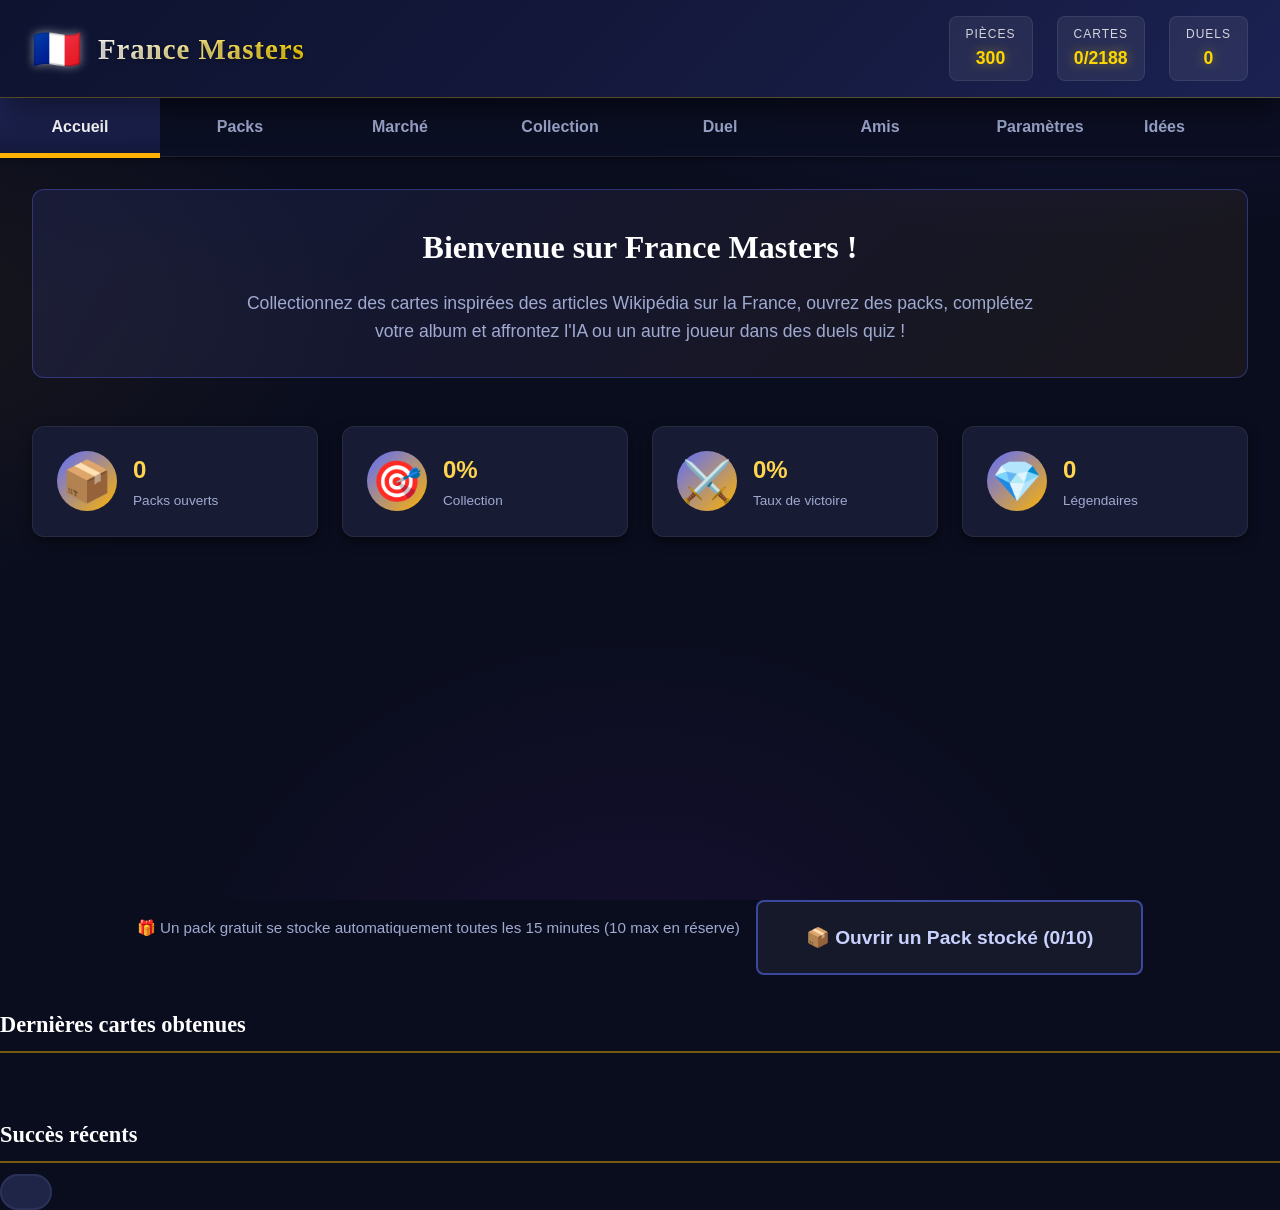
==== index.html @ f978c194 "Suppression de l'espace administrateur : section Outils Admin, bouton Administration et panneau admi" ====
<!DOCTYPE html>
<html lang="fr">
<head>
    <meta charset="UTF-8">
    <meta name="viewport" content="width=device-width, initial-scale=1.0">
    <title>France Masters - Le Jeu de Cartes Encyclopédique</title>
    <link rel="stylesheet" href="style.css">
    <link rel="stylesheet" href="style-dark.css">
</head>
<body>
    <div class="game-container">
        <!-- Header -->
        <header class="header">
            <div class="logo">
                <span class="logo-icon">🇫🇷</span>
                <h1>France Masters</h1>
            </div>
            <div class="player-stats">
                <div class="stat-item">
                    <span class="stat-label">Pièces</span>
                    <span class="stat-value" id="coins">300</span>
                </div>
                <div class="stat-item">
                    <span class="stat-label">Cartes</span>
                    <span class="stat-value" id="total-cards">0/2188</span>
                </div>
                <div class="stat-item">
                    <span class="stat-label">Duels</span>
                    <span class="stat-value" id="duels-won">0</span>
                </div>
            </div>
            <div class="user-info-container" id="user-info-container" style="display: none;" onclick="showProfileModal()">
                <span class="user-info">
                    <span class="user-icon">👤</span>
                    <span id="user-name">Utilisateur</span>
                </span>
            </div>
        </header>

        <!-- Navigation -->
        <nav class="nav-tabs">
            <button class="nav-tab active" data-tab="home">Accueil</button>
            <button class="nav-tab" data-tab="packs">Packs</button>
            <button class="nav-tab" data-tab="market">Marché</button>
            <button class="nav-tab" data-tab="collection">Collection</button>
            <button class="nav-tab" data-tab="duel">Duel</button>
            <button class="nav-tab" data-tab="friends">Amis</button>
            <button class="nav-tab" data-
tab="settings">Paramètres</button>
            <a href="idees.html" class="nav-tab" style="text-decoration: none;">Idées</a>
        </nav>

        <!-- Main Content -->
        <main class="main-content">
            <!-- Home Tab -->
            <section id="home" class="tab-content active">
                <div class="home-welcome">
                    <h2>Bienvenue sur France Masters !</h2>
                    <p>Collectionnez des cartes inspirées des articles Wikipédia sur la France, ouvrez des packs, 
                       complétez votre album et affrontez l'IA ou un autre joueur dans des duels quiz !</p>
                </div>
                
                <div class="home-stats-grid">
                    <div class="home-stat-card">
                        <div class="home-stat-icon">📦</div>
                        <div class="home-stat-info">
                            <span class="home-stat-value" id="packs-opened">0</span>
                            <span class="home-stat-label">Packs ouverts</span>
                        </div>
                    </div>
                    <div class="home-stat-card">
                        <div class="home-stat-icon">🎯</div>
                        <div class="home-stat-info">
                            <span class="home-stat-value" id="collection-percent">0%</span>
                            <span class="home-stat-label">Collection</span>
                        </div>
                    </div>
                    <div class="home-stat-card">
                        <div class="home-stat-icon">⚔️</div>
                        <div class="home-stat-info">
                            <span class="home-stat-value" id="win-rate">0%</span>
                            <span class="home-stat-label">Taux de victoire</span>
                        </div>
                    </div>
                    <div class="home-stat-card">
                        <div class="home-stat-icon">💎</div>
                        <d
iv class="home-stat-info">
                            <span class="home-stat-value" id="legendary-count">0</span>
                            <span class="home-stat-label">Légendaires</span>
                        </div>
                    </div>
                </div>

                <div class="home-actions">
                    <p class="pack-storage-info">🎁 Un pack gratuit se stocke automatiquement toutes les 15 minutes (10 max en réserve)</p>
                    <button class="btn btn-secondary btn-large open-stored-pack-btn" onclick="openStoredPack()">
                        <span>📦 Ouvrir un Pack stocké (<span class="stored-pack-count">0</span>/10)</span>
                    </button>
                </div>

                <div class="recent-cards">
                    <h3>Dernières cartes obtenues</h3>
                    <div class="recent-cards-grid" id="recent-cards"></div>
                </div>

                <div class="achievements-section">
                    <h3>Succès récents</h3>
                    <div class="achievements-grid" id="achievements"></div>
                </div>
            </section>

            <!-- Packs Tab -->
            <section id="packs" class="tab-content">
                <div class="packs-header">
                    <h2>Packs</h2>
                    <p>Chaque pack contient 5 cartes avec au moins 1 carte Rare ou mieux !</p>
                    <p>Un pack gratuit se stocke automatiquement toutes les 15 minutes (10 max en réserve) : ouvrez-les quand vous voulez !</p>
                </div>
                
                <div class="pack-preview">
                    <div class="pack-container" id="pack-container">
                        <div class="pack-closed claim-pack-btn" onclick="claimPack()" id="packs-claim-btn">
                            <div class="pack-closed-inner">
                                <span class="pack-closed-icon">🎁</span>
                                <span class="pack-closed-text
">Stockage automatique</span>
                                <span class="pack-closed-cost">Un pack gratuit · toutes les 15 min</span>
                            </div>
                        </div>
                        <div class="pack-closed open-stored-pack-btn" onclick="openStoredPack()" id="packs-open-stored-btn">
                            <div class="pack-closed-inner">
                                <span class="pack-closed-icon">📦</span>
                                <span class="pack-closed-text">Ouvrir un Pack stocké</span>
                                <span class="pack-closed-cost">Réserve : <span class="stored-pack-count">0</span>/10</span>
                            </div>
                        </div>
                    </div>
                    <p class="pack-storage-info">Packs non ouverts en réserve : <strong><span class="stored-pack-count">0</span>/10</strong></p>
                </div>

                <div class="pack-opening" id="pack-opening" style="display: none;">
                    <div class="pack-opening-cards" id="pack-opening-cards"></div>
                    <button class="btn btn-primary" onclick="finishPackOpening()" id="finish-pack-btn" style="display: none;">
                        Continuer
                    </button>
                </div>

                <div class="pack-stats">
                    <h3>Statistiques des packs</h3>
                    <div class="rarity-stats">
                        <div class="rarity-stat">
                            <span class="rarity-icon common">C</span>
                            <span class="rarity-count" id="common-count">0</span>
                        </div>
                        <div class="rarity-stat">
                            <span class="rarity-icon rare">R</span>
                            <span class="rarity-count" id="rare-count">0</span>
                        </div>
                        <div class="rarity-stat">
                            <
span class="rarity-icon super-rare">SR</span>
                            <span class="rarity-count" id="sr-count">0</span>
                        </div>
                        <div class="rarity-stat">
                            <span class="rarity-icon ultra-rare">UR</span>
                            <span class="rarity-count" id="ur-count">0</span>
                        </div>
                        <div class="rarity-stat">
                            <span class="rarity-icon legendary">L</span>
                            <span class="rarity-count" id="legendary-pack-count">0</span>
                        </div>
                    </div>
                </div>
            </section>

            <!-- Collection Tab -->
            <!-- Market Tab -->
            <section id="market" class="tab-content">
                <div class="market-header">
                    <h2>🏛️ Marché aux Enchères</h2>
                    <p>Achetez des cartes aux vendeurs IA et vendez vos doublons aux enchères !</p>
                    <div class="market-coins-bar">Vos pièces : <strong id="market-coins">0</strong> 🪙</div>
                </div>

                <div class="market-section">
                    <div class="market-section-head">
                        <h3>🛒 Cartes en vente</h3>
                        <button class="btn btn-secondary market-refresh-btn" onclick="refreshMarketOffers()">🔄 Renouveler les offres</button>
                    </div>
                    <div class="market-grid" id="market-offers-grid"></div>
                </div>

                <div class="market-section">
                    <h3>📦 Mes ventes en cours <span class="market-sales-count" id="market-sales-count">(0/3)</span></h3>
                    <div class="market-grid" id="market-my-sales"></div>
                </div>

                <div class="market-section">
                    <h3>♻️ Vendre mes doublons</h3>
                    <p class="market-hint">Mettez vos cartes en 
double (ou plus) aux enchères : les acheteurs IA enchérissent pendant 3 minutes en partant du prix de départ. Maximum 3 ventes simultanées.</p>
                    <div class="market-grid" id="market-duplicates-grid"></div>
                </div>
            </section>

            <section id="collection" class="tab-content">
                <div class="collection-header">
                    <h2>Ma Collection</h2>
                    <div class="collection-controls">
                        <div class="filter-group">
                            <label>Catégorie :</label>
                            <select id="category-filter" onchange="filterCollection()">
                                <option value="all">Toutes</option>
                                <option value="Histoire & Personnages">Histoire & Personnages</option>
                                <option value="Monuments & Lieux">Monuments & Lieux</option>
                                <option value="Gastronomie">Gastronomie</option>
                                <option value="Géographie & Régions">Géographie & Régions</option>
                                <option value="Sciences & Arts">Sciences & Arts</option>
                                <option value="Sport & Culture">Sport & Culture</option>
                            </select>
                        </div>
                        <div class="filter-group">
                            <label>Rareté :</label>
                            <select id="rarity-filter" onchange="filterCollection()">
                                <option value="all">Toutes</option>
                                <option value="C">Commune (C)</option>
                                <option value="R">Rare (R)</option>
                                <option value="SR">Super Rare (SR)</option>
                                <option value="UR">Ultra Rare (UR)</option>
                                <option value="L">Légendaire (L)</option>
                   
         </select>
                        </div>
                        <div class="sort-group">
                            <label>Trier par :</label>
                            <select id="sort-filter" onchange="filterCollection()">
                                <option value="id">ID</option>
                                <option value="name">Nom</option>
                                <option value="rarity">Rareté</option>
                                <option value="attack">Attaque</option>
                                <option value="defense">Défense</option>
                            </select>
                        </div>
                    </div>
                </div>

                <div class="wishlist-section" id="wishlist-section"></div>

                <div class="collection-progress">
                    <div class="progress-bar-container">
                        <div class="progress-bar" id="collection-progress-bar"></div>
                    </div>
                    <span class="progress-text" id="collection-progress-text">0/88 cartes (0%)</span>
                </div>

                <div class="collection-grid" id="collection-grid"></div>

                <div class="duplicates-section">
                    <h3>Doublons à échanger</h3>
                    <div class="duplicates-grid" id="duplicates-grid"></div>
                </div>
            </section>

            <!-- Duel Tab -->
            <section id="duel" class="tab-content">
                <div class="duel-header">
                    <h2>Duel Quiz</h2>
                    <p>Affrontez l'IA ou un autre joueur avec 3 cartes de votre collection !</p>
                </div>

                <div class="duel-setup" id="duel-setup">
                    <h3>Sélectionnez 3 cartes</h3>
                    <div class="mode-selector">
                        <button class="mode-btn active" data-mode="ai" onclick="setDuelMode('ai')">🤖 IA</button>
                        <b
utton class="mode-btn" data-mode="human" onclick="setDuelMode('human')">👤 Autre joueur</button>
                    </div>
                    <div class="duel-p2" id="duel-p2" style="display: none;">
                        <input type="text" id="duel-p2-name" placeholder="Pseudo du joueur 2" maxlength="20">
                        <p class="duel-p2-note">Duel amical sur le même appareil : les questions alternent entre vous deux, aucune pièce en jeu !</p>
                    </div>
                    <div class="difficulty-selector">
                        <button class="difficulty-btn" data-difficulty="easy" onclick="setDuelDifficulty('easy')">😊 Facile</button>
                        <button class="difficulty-btn active" data-difficulty="normal" onclick="setDuelDifficulty('normal')">⚔️ Normal</button>
                        <button class="difficulty-btn" data-difficulty="hard" onclick="setDuelDifficulty('hard')">💀 Difficile</button>
                    </div>
                    <div class="difficulty-desc" id="duel-difficulty-desc">Adversaire équilibré, 15s par question, récompenses x1.5</div>
                    <div class="duel-selection-grid" id="duel-selection-grid"></div>
                    <div class="duel-selected-cards" id="duel-selected-cards"></div>
                    <button class="btn btn-primary" onclick="startDuel()" id="start-duel-btn" disabled>
                        Commencer le Duel
                    </button>
                </div>

                <div class="duel-ongoing" id="duel-ongoing" style="display: none;">
                    <div class="duel-battlefield">
                        <div class="duel-opponent-section">
                            <h3 id="duel-opponent-label">🤖 IA</h3>
                            <div class="duel-opponent-cards" id="duel-opponent-cards"></div>
                            <div class="duel-opponent-active" id="duel-opponent-active"></div>
                        </div>
                        
      
                  <div class="duel-center">
                            <div class="duel-question" id="duel-question"></div>
                            <div class="duel-answers" id="duel-answers"></div>
                            <div class="duel-timer-wrap">
                                <span id="duel-timer-display">⏱️ 15s</span>
                                <div class="duel-timer-track"><div id="duel-timer-bar" style="width: 100%;"></div></div>
                            </div>
                            <div class="duel-log" id="duel-log"></div>
                        </div>
                        
                        <div class="duel-player-section">
                            <h3 id="duel-player-label">Vous</h3>
                            <div class="duel-player-cards" id="duel-player-cards"></div>
                            <div class="duel-player-active" id="duel-player-active"></div>
                        </div>
                    </div>
                    
                    <div class="duel-stats">
                        <div class="duel-stat">
                            <span class="duel-stat-label">Tour :</span>
                            <span class="duel-stat-value" id="duel-turn">1</span>
                        </div>
                        <div class="duel-stat">
                            <span class="duel-stat-label">Récompense :</span>
                            <span class="duel-stat-value" id="duel-reward">50-150 pièces</span>
                        </div>
                    </div>
                </div>

                <div class="duel-result" id="duel-result" style="display: none;">
                    <div class="duel-result-content" id="duel-result-content"></div>
                    <button class="btn btn-primary" onclick="returnToDuelSetup()">
                        Retour à la sélection
                    </button>
                </div>
            </section>

            <!-- Friends Tab -->
         
   <section id="friends" class="tab-content">
                <div class="friends-header">
                    <h2>🤝 Mes Amis</h2>
                    <p>Ajoutez des joueurs inscrits et défiez-les en duel sur le même appareil !</p>
                </div>
                <div class="friends-add" id="friends-add">
                    <input type="text" id="friend-input" placeholder="Pseudo de l'ami à ajouter" maxlength="20" onkeydown="if(event.key==='Enter')addFriend()">
                    <button class="btn btn-primary" onclick="addFriend()">➕ Ajouter</button>
                </div>
                <div class="friends-grid" id="friends-grid"></div>
            </section>

            <!-- Settings Tab -->
            <section id="settings" class="tab-content">
                <div class="settings-header">
                    <h2>Paramètres</h2>
                </div>

                <div class="settings-section">
                    <h3>Sauvegarde</h3>
                    <p>Votre progression est automatiquement sauvegardée dans votre navigateur.</p>
                    <button class="btn btn-danger" onclick="confirmReset()">
                        ⚠️ Réinitialiser toute la progression
                    </button>
                </div>

                <div class="settings-section">
                    <h3>Statistiques détaillées</h3>
                    <div class="detailed-stats">
                        <div class="detailed-stat">
                            <span class="detailed-stat-label">Pièces dépensées :</span>
                            <span class="detailed-stat-value" id="coins-spent">0</span>
                        </div>
                        <div class="detailed-stat">
                            <span class="detailed-stat-label">Pièces gagnées :</span>
                            <span class="detailed-stat-value" id="coins-earned">0</span>
                        </div>
                        <div class="detailed-stat">
                     
       <span class="detailed-stat-label">Duels joués :</span>
                            <span class="detailed-stat-value" id="duels-played">0</span>
                        </div>
                        <div class="detailed-stat">
                            <span class="detailed-stat-label">Duels gagnés :</span>
                            <span class="detailed-stat-value" id="duels-won-stat">0</span>
                        </div>
                        <div class="detailed-stat">
                            <span class="detailed-stat-label">Duels perdus :</span>
                            <span class="detailed-stat-value" id="duels-lost">0</span>
                        </div>
                        <div class="detailed-stat">
                            <span class="detailed-stat-label">Cartes uniques :</span>
                            <span class="detailed-stat-value" id="unique-cards">0</span>
                        </div>
                        <div class="detailed-stat">
                            <span class="detailed-stat-label">Doublons totaux :</span>
                            <span class="detailed-stat-value" id="total-duplicates">0</span>
                        </div>
                    </div>
                </div>

                <div class="settings-section">
                    <h3>À propos</h3>
                    <p>France Masters est un jeu de cartes à collectionner inspiré de WikiMasters et des articles Wikipédia sur la France.</p>
                    <p>Créé avec ❤️ en HTML/CSS/JS vanilla.</p>
                    <p>Toutes les cartes sont basées sur de vrais articles Wikipédia.</p>
                </div>
                
                            </section>
        </main>

        <!-- Toast Notifications -->
        <div class="toast-container" id="toast-container"></div>

        <!-- Modal for reset confirmation -->
        <div class="modal" id="reset-modal" style="display: none;">
            <div class="modal-content">
                <h3>⚠️ Réinitialiser la progression</h3>
                <p>Êtes-vous sûr de vouloir réinitialiser toute votre progression ?</p>
                <p>Cela supprimera :</p>
                <ul>
                    <li>Votre collection de cartes</li>
                    <li>Vos pièces</li>
                    <li>Vos statistiques de duel</li>
                    <li>Vos succès</li>
                </ul>
                <p>Cette action est irréversible !</p>
                <div class="modal-buttons">
                    <button class="btn btn-secondary" onclick="closeResetModal()">Annuler</button>
                    <button class="btn btn-danger" onclick="resetGame()">Réinitialiser</button>
                </div>
            </div>
        </div>

        <!-- Modal for pack opening -->
        <div class="modal" id="pack-modal" style="display: none;">
            <div class="modal-content pack-modal-content">
                <div class="modal-close" onclick="closePackModal()">&times;</div>
                <h2>Ouverture de Pack</h2>
                <div class="pack-announcement" id="pack-announcement"></div>
                <div class="modal-pack-container" id="modal-pack-container"></div>
                <button class="btn btn-primary" onclick="closePackModal()" id="modal-continue-btn" style="display: none;">
                    Continuer
                </button>
            </div>
        </div>
    </div>

    <!-- Login/Register Modal -->
    <div class="modal" id="auth-modal" style="display: none;">
        <div class="modal-content auth-modal-content">
            <div
 class="modal-close" onclick="closeAuthModal()">&times;</div>
            <div class="auth-tabs">
                <button class="auth-tab active" onclick="showLoginTab()">Connexion</button>
                <button class="auth-tab" onclick="showRegisterTab()">Inscription</button>
            </div>
            
            <div id="login-tab" class="auth-tab-content active">
                <h2>🔑 Connexion</h2>
                <form id="login-form" onsubmit="login(event)">
                    <div class="auth-form-group">
                        <label for="login-username">Pseudo</label>
                        <input type="text" id="login-username" required placeholder="Votre pseudo">
                    </div>
                    <div class="auth-form-group">
                        <label for="login-password">Mot de passe</label>
                        <input type="password" id="login-password" required placeholder="Votre mot de passe">
                    </div>
                    <button type="submit" class="btn btn-primary">Se connecter</button>
                </form>
                <p class="auth-error" id="login-error"></p>
            </div>
            
            <div id="register-tab" class="auth-tab-content">
                <h2>👤 Inscription</h2>
                <form id="register-form" onsubmit="register(event)">
                    <div class="auth-form-group">
                        <label for="register-username">Pseudo *</label>
                        <input type="text" id="register-username" required placeholder="Choisissez un pseudo" minlength="3" maxlength="20">
                    </div>
                    <div class="auth-form-group">
                        <label for="register-password">Mot de passe *</label>
                        <input type="password" id="register-password" required placeholder="Choisissez un mot de passe" minlength="6">
                    </div>
                    <div class="auth-form-group">
                 
       <label for="register-confirm">Confirmer mot de passe *</label>
                        <input type="password" id="register-confirm" required placeholder="Confirmez le mot de passe">
                    </div>
                    <button type="submit" class="btn btn-primary">S'inscrire</button>
                </form>
                <p class="auth-error" id="register-error"></p>
            </div>
        </div>
    </div>

    <!-- User Profile Modal -->
    <div class="modal" id="profile-modal" style="display: none;">
        <div class="modal-content profile-modal-content">
            <div class="modal-close" onclick="closeProfileModal()">&times;</div>
            <h2>👤 Mon Profil</h2>
            <div class="profile-info">
                <div class="profile-stat">
                    <span class="profile-label">Pseudo :</span>
                    <span class="profile-value" id="profile-username"></span>
                </div>
                <div class="profile-stat">
                    <span class="profile-label">Packs stockés (non ouverts) :</span>
                    <span class="profile-value" id="profile-packs">0/10</span>
                </div>
                <div class="profile-stat">
                    <span class="profile-label">Prochain pack :</span>
                    <span class="profile-value" id="profile-timer">Prêt</span>
                </div>
                <div class="profile-stat">
                    <span class="profile-label">Rôle :</span>
                    <span class="profile-value" id="profile-role">🎮 Joueur</span>
                </div>
            </div>
            <button class="btn btn-secondary" onclick="logout()">Déconnexion</button>
        </div>
    </div>

    
    <!-- Friend Duel Modal -->
    <div class="modal" id="friend-duel-modal" style="display: none;">
        <div class="modal-content friend-duel-modal-content">
            <div class="modal-close" onclick="closeFriendDuel()">&times;</div>
            <div id="friend-duel-content"></div>
        </div>
    </div>

    <script src="data.js"></script>
    <script src="data-ext3.js"></script>
    <script src="data-desc.js"></script>
    <script src="custom.js"></script>
    <script src="auth.js"></script>
    <script src="game.js"></script>
    <script src="market.js"></script>
    <script src="friends.js"></script>
</body>
</html>
---- style.css ----
/* France Masters - Styles CSS */
/* Jeu de cartes à collectionner inspiré de WikiMasters */

/* ========== RESET & BASE ========== */
* {
    margin: 0;
    padding: 0;
    box-sizing: border-box;
}

:root {
    /* Couleurs principales */
    --primary: #1a237e;
    --primary-light: #303f9f;
    --primary-dark: #0d1b60;
    --secondary: #ff6f00;
    --secondary-light: #ff8f00;
    --secondary-dark: #e65100;
    --background: #f5f5f5;
    --surface: #ffffff;
    --text-primary: #212121;
    --text-secondary: #757575;
    --text-light: #ffffff;
    --text-dark: #000000;
    
    /* Couleurs par rareté */
    --rare-common: #808080;
    --rare-common-bg: #f0f0f0;
    --rare-rare: #4169E1;
    --rare-rare-bg: #e6f0ff;
    --rare-sr: #8A2BE2;
    --rare-sr-bg: #f0e6ff;
    --rare-ur: #FFD700;
    --rare-ur-bg: #fff8e6;
    --rare-legendary: linear-gradient(135deg, #ff69b4, #ffd700, #4169e1, #8a2be2, #00ff7f);
    
    /* Couleurs par catégorie */
    --category-histoire: linear-gradient(135deg, #8b4513, #d2691e);
    --category-monuments: linear-gradient(135deg, #4682b4, #5f9ea0);
    --category-gastronomie: linear-gradient(135deg, #ff6347, #ffa500);
    --category-geographie: linear-gradient(135deg, #228b22, #32cd32);
    --category-sciences: linear-gradient(135deg, #483d8b, #9370db);
    --category-sport: linear-gradient(135deg, #dc143c, #ff6347);
    
    /* Espacements */
    --spacing-xs: 4px;
    --spacing-sm: 8px;
    --spacing-md: 16px;
    --spacing-lg: 24px;
    --spacing-xl: 32px;
    --spacing-2xl: 48px;
    
    /* Bordures */
    --radius-sm: 4px;
    --radius-md: 8px;
    --radius-lg: 12px;
    --radius-xl: 16px;
    --radius-circle: 50%;
    
    /* Ombre */
    --shadow-sm: 0 2px 4px rgba(0, 0, 0, 0.1);
    --shadow-md: 0 4px 8px rgba(0, 0, 0, 0.15);
    --shadow-lg: 0 8px 16px rgba(0, 0, 0, 0.2);
    --shadow-xl: 0 12px 24px rgba(0, 0, 0, 0.25);
    
    /* Transitions */
    --transition-fast: 0.15s ease;
    --transition-normal: 0.3s ease;
    --transition-slow: 0.5s ease;
    
    /* Taille des cartes */
    --card-width: 180px;
    --card-height: 260px;
    --card-width-sm: 140px;
    --card-height-sm: 200px;
    --card-width-xs: 100px;
    --card-height-xs: 140px;
    
    /* Font */
    --font-family: 'Segoe UI', Tahoma, Geneva, Verdana, sans-serif;
    --font-title: 'Georgia', 'Times New Roman', serif;
}

/* ========== FONT & TYPOGRAPHY ========== */
@font-face {
    font-family: 'FranceMasters';
    src: local('Segoe UI'), local('Tahoma'), local('Geneva'), sans-serif;
}

html {
    font-size: 16px;
    scroll-behavior: smooth;
}

body {
    font-family: var(--font-family);
    background: var(--background);
    color: var(--text-primary);
    line-height: 1.6;
    min-height: 100vh;
    overflow-x: hidden;
}

/* ========== GLOBAL CONTAINER ========== */
.game-container {
    max-width: 1400px;
    margin: 0 auto;
    min-height: 100vh;
    display: flex;
    flex-direction: column;
    background: linear-gradient(135deg, #f8f9fa 0%, #e9ecef 100%);
}

/* ========== HEADER ========== */
.header {
    background: linear-gradient(135deg, var(--primary-dark) 0%, var(--primary) 50%, var(--primary-light) 100%);
    color: var(--text-light);
    padding: var(--spacing-md) var(--spacing-xl);
    display: flex;
    justify-content: space-between;
    align-items: center;
    box-shadow: var(--shadow-md);
    position: sticky;
    top: 0;
    z-index: 100;
}

.logo {
    display: flex;
    align-items: center;
    gap: var(--spacing-md);
}

.logo-icon {
    font-size: 2.5rem;
    text-shadow: 0 0 10px rgba(255, 255, 255, 0.5);
    animation: pulse 2s infinite;
}

@keyframes pulse {
    0%, 100% { transform: scale(1); }
    50% { transform: scale(1.05); }
}

.logo h1 {
    font-family: var(--font-title);
    font-size: 1.8rem;
    font-weight: 700;
    letter-spacing: 1px;
    text-shadow: 0 2px 4px rgba(0, 0, 0, 0.3);
}

.player-stats {
    display: flex;
    gap: var(--spacing-lg);
}

.stat-item {
    display: flex;
    flex-direction: column;
    align-items: center;
    padding: var(--spacing-sm) var(--spacing-md);
    background: rgba(255, 255, 255, 0.1);
    border-radius: var(--radius-md);
    backdrop-filter: blur(5px);
}

.stat-label {
    font-size: 0.75rem;
    opacity: 0.8;
    text-transform: uppercase;
    letter-spacing: 1px;
}

.stat-value {
    font-size: 1.1rem;
    font-weight: 700;
    color: #ffd700;
    text-shadow: 0 0 5px rgba(255, 215, 0, 0.5);
}

/* ========== NAVIGATION TABS ========== */
.nav-tabs {
    display: flex;
    background: var(--surface);
    border-bottom: 2px solid var(--primary);
    box-shadow: var(--shadow-sm);
    z-index: 90;
}

.nav-tab {
    flex: 1;
    padding: var(--spacing-md) var(--spacing-lg);
    background: transparent;
    border: none;
    cursor: pointer;
    font-size: 1rem;
    font-weight: 600;
    color: var(--text-secondary);
    transition: all var(--transition-normal);
    position: relative;
}

.nav-tab:hover {
    background: var(--rare-rare-bg);
    color: var(--rare-rare);
}

.nav-tab.active {
    background: var(--primary);
    color: var(--text-light);
    box-shadow: inset 0 -3px 0 var(--secondary);
}

.nav-tab.active::after {
    content: '';
    position: absolute;
    bottom: -2px;
    left: 0;
    right: 0;
    height: 3px;
    background: var(--secondary);
}

/* ========== MAIN CONTENT ========== */
.main-content {
    flex: 1;
    padding: var(--spacing-xl);
}

.tab-content {
    display: none;
    animation: fadeIn 0.3s ease;
}

.tab-content.active {
    display: block;
}

@keyframes fadeIn {
    from { opacity: 0; transform: translateY(10px); }
    to { opacity: 1; transform: translateY(0); }
}

/* ========== HOME TAB ========== */
.home-welcome {
    text-align: center;
    margin-bottom: var(--spacing-2xl);
    padding: var(--spacing-xl);
    background: linear-gradient(135deg, rgba(26, 35, 126, 0.1) 0%, rgba(48, 63, 159, 0.1) 100%);
    border-radius: var(--radius-lg);
    border: 2px solid var(--primary);
}

.home-welcome h2 {
    font-family: var(--font-title);
    font-size: 2rem;
    color: var(--primary-dark);
    margin-bottom: var(--spacing-md);
}

.home-welcome p {
    font-size: 1.1rem;
    color: var(--text-secondary);
    max-width: 800px;
    margin: 0 auto;
}

.home-stats-grid {
    display: grid;
    grid-template-columns: repeat(auto-fit, minmax(200px, 1fr));
    gap: var(--spacing-lg);
    margin-bottom: var(--spacing-xl);
}

.home-stat-card {
    background: var(--surface);
    border-radius: var(--radius-lg);
    padding: var(--spacing-lg);
    box-shadow: var(--shadow-md);
    display: flex;
    align-items: center;
    gap: var(--spacing-md);
    transition: transform var(--transition-normal);
}

.home-stat-card:hover {
    transform: translateY(-5px);
    box-shadow: var(--shadow-lg);
}

.home-stat-icon {
    font-size: 2.5rem;
    width: 60px;
    height: 60px;
    display: flex;
    align-items: center;
    justify-content: center;
    border-radius: var(--radius-circle);
    background: linear-gradient(135deg, var(--primary) 0%, var(--secondary) 100%);
    color: var(--text-light);
}

.home-stat-info {
    display: flex;
    flex-direction: column;
}

.home-stat-value {
    font-size: 1.5rem;
    font-weight: 700;
    color: var(--primary);
}

.home-stat-label {
    font-size: 0.85rem;
    color: var(--text-secondary);
}

.home-actions {
    text-align: center;
    margin-bottom: var(--spacing-xl);
}

.recent-cards {
    margin-bottom: var(--spacing-xl);
}

.recent-cards h3,
.achievements-section h3 {
    font-family: var(--font-title);
    font-size: 1.4rem;
    color: var(--primary-dark);
    margin-bottom: var(--spacing-md);
    padding-bottom: var(--spacing-sm);
    border-bottom: 2px solid var(--primary);
}

.recent-cards-grid {
    display: flex;
    gap: var(--spacing-md);
    overflow-x: auto;
    padding: var(--spacing-sm) 0;
    scrollbar-width: thin;
    scrollbar-color: var(--primary) var(--surface);
}

.recent-cards-grid::-webkit-scrollbar {
    height: 8px;
}

.recent-cards-grid::-webkit-scrollbar-track {
    background: var(--surface);
    border-radius: var(--radius-sm);
}

.recent-cards-grid::-webkit-scrollbar-thumb {
    background: var(--primary);
    border-radius: var(--radius-sm);
}

.achievements-grid {
    display: grid;
    grid-template-columns: repeat(auto-fill, minmax(250px, 1fr));
    gap: var(--spacing-md);
}

.achievement-card {
    background: var(--surface);
    border-radius: var(--radius-md);
    padding: var(--spacing-md);
    box-shadow: var(--shadow-sm);
    border-left: 4px solid var(--primary);
    transition: all var(--transition-normal);
}

.achievement-card:hover {
    box-shadow: var(--shadow-md);
    transform: translateX(5px);
}

.achievement-card.completed {
    border-left-color: var(--secondary);
    background: linear-gradient(135deg, rgba(255, 111, 0, 0.1) 0%, rgba(255, 111, 0, 0.05) 100%);
}

.achievement-card h4 {
    font-size: 1rem;
    color: var(--primary-dark);
    margin-bottom: var(--spacing-xs);
}

.achievement-card p {
    font-size: 0.85rem;
    color: var(--text-secondary);
}

/* ========== BUTTONS ========== */
.btn {
    display: inline-flex;
    align-items: center;
    justify-content: center;
    gap: var(--spacing-sm);
    padding: var(--spacing-md) var(--spacing-xl);
    border: none;
    border-radius: var(--radius-md);
    font-size: 1rem;
    font-weight: 600;
    cursor: pointer;
    transition: all var(--transition-normal);
    text-decoration: none;
}

.btn-primary {
    background: linear-gradient(135deg, var(--primary) 0%, var(--primary-dark) 100%);
    color: var(--text-light);
    box-shadow: 0 4px 6px rgba(26, 35, 126, 0.3);
}

.btn-primary:hover {
    background: linear-gradient(135deg, var(--primary-light) 0%, var(--primary) 100%);
    transform: translateY(-2px);
    box-shadow: 0 6px 12px rgba(26, 35, 126, 0.4);
}

.btn-primary:active {
    transform: translateY(0);
}

.btn-primary:disabled {
    background: var(--rare-common-bg);
    color: var(--rare-common);
    cursor: not-allowed;
    box-shadow: none;
    transform: none;
}

.btn-secondary {
    background: var(--surface);
    color: var(--primary);
    border: 2px solid var(--primary);
}

.btn-secondary:hover {
    background: var(--primary);
    color: var(--text-light);
}

.btn-danger {
    background: linear-gradient(135deg, #d32f2f 0%, #b71c1c 100%);
    color: var(--text-light);
    box-shadow: 0 4px 6px rgba(211, 47, 47, 0.3);
}

.btn-danger:hover {
    background: linear-gradient(135deg, #e53935 0%, #d32f2f 100%);
    transform: translateY(-2px);
    box-shadow: 0 6px 12px rgba(211, 47, 47, 0.4);
}

.btn-large {
    padding: var(--spacing-lg) var(--spacing-2xl);
    font-size: 1.2rem;
}

/* ========== PACKS TAB ========== */
.packs-header {
    text-align: center;
    margin-bottom: var(--spacing-xl);
}

.packs-header h2 {
    font-family: var(--font-title);
    font-size: 2rem;
    color: var(--primary-dark);
    margin-bottom: var(--spacing-sm);
}

.packs-header p {
    color: var(--text-secondary);
}

.pack-preview {
    display: flex;
    justify-content: center;
    margin-bottom: var(--spacing-xl);
}

.pack-container {
    perspective: 1000px;
    width: var(--card-width);
    height: var(--card-height);
}

.pack-closed {
    width: 100%;
    height: 100%;
    background: linear-gradient(135deg, #4a148c 0%, #7b1fa2 50%, #e040fb 100%);
    border-radius: var(--radius-lg);
    box-shadow: var(--shadow-xl);
    cursor: pointer;
    transition: all var(--transition-normal);
    display: flex;
    align-items: center;
    justify-content: center;
    border: 3px solid #ffd700;
    position: relative;
    overflow: hidden;
}

.pack-closed:hover {
    transform: scale(1.05);
    box-shadow: 0 15px 30px rgba(0, 0, 0, 0.3);
}

.pack-closed::before {
    content: '';
    position: absolute;
    top: 0;
    left: 0;
    right: 0;
    bottom: 0;
    background: linear-gradient(45deg, rgba(255, 255, 255, 0.2) 0%, transparent 50%);
    pointer-events: none;
}

.pack-closed-inner {
    display: flex;
    flex-direction: column;
    align-items: center;
    gap: var(--spacing-sm);
    color: var(--text-light);
    text-align: center;
    z-index: 1;
}

.pack-closed-icon {
    font-size: 3rem;
}

.pack-closed-text {
    font-size: 1.2rem;
    font-weight: 700;
}

.pack-closed-cost {
    font-size: 0.9rem;
    opacity: 0.9;
}

.pack-opening {
    display: flex;
    flex-direction: column;
    align-items: center;
    gap: var(--spacing-lg);
}

.pack-opening-cards {
    display: flex;
    gap: var(--spacing-md);
    flex-wrap: wrap;
    justify-content: center;
}

/* ========== CARDS DESIGN ========== */
.card {
    width: var(--card-width);
    height: var(--card-height);
    border-radius: var(--radius-lg);
    box-shadow: var(--shadow-md);
    position: relative;
    overflow: hidden;
    transition: all var(--transition-normal);
    cursor: pointer;
    background: linear-gradient(165deg, #ffffff 0%, #eef1f7 100%);
    display: flex;
    flex-direction: column;
}

.card:hover {
    transform: translateY(-10px);
    box-shadow: var(--shadow-xl);
}

.card.flip {
    animation: flip 0.6s ease;
}

@keyframes flip {
    0% { transform: rotateY(0deg); }
    50% { transform: rotateY(90deg); }
    100% { transform: rotateY(0deg); }
}

.card.back {
    background: linear-gradient(135deg, #4a148c 0%, #7b1fa2 50%, #e040fb 100%);
    display: flex;
    align-items: center;
    justify-content: center;
    border: 3px solid #ffd700;
    color: var(--text-light);
    font-size: 3rem;
}

.card.back::before {
    content: '';
    position: absolute;
    top: 0;
    left: 0;
    right: 0;
    bottom: 0;
    background: linear-gradient(45deg, rgba(255, 255, 255, 0.1) 0%, transparent 50%);
}

.card.front {
    display: flex;
    flex-direction: column;
    height: 100%;
    position: relative;
}

.card-header {
    height: 42%;
    flex-shrink: 0;
    display: flex;
    flex-direction: column;
    align-items: center;
    justify-content: center;
    gap: var(--spacing-sm);
    position: relative;
    padding: var(--spacing-sm);
}

.card-header::before {
    content: '';
    position: absolute;
    top: 0;
    left: 0;
    right: 0;
    bottom: 0;
    background: var(--category-monuments);
    opacity: 0.8;
}

.card-header[data-category="Histoire & Personnages"]::before {
    background: var(--category-histoire);
}

.card-header[data-category="Monuments & Lieux"]::before {
    background: var(--category-monuments);
}

.card-header[data-category="Gastronomie"]::before {
    background: var(--category-gastronomie);
}

.card-header[data-category="Géographie & Régions"]::before {
    background: var(--category-geographie);
}

.card-header[data-category="Sciences & Arts"]::before {
    background: var(--category-sciences);
}

.card-header[data-category="Sport & Culture"]::before {
    background: var(--category-sport);
}

.card-emoji {
    font-size: 4rem;
    z-index: 1;
    text-shadow: 0 0 10px rgba(0, 0, 0, 0.5);
}

.card-rarity {
    position: absolute;
    top: var(--spacing-sm);
    right: var(--spacing-sm);
    padding: var(--spacing-xs) var(--spacing-sm);
    border-radius: var(--radius-sm);
    font-size: 0.75rem;
    font-weight: 700;
    color: var(--text-light);
    z-index: 2;
    box-shadow: var(--shadow-sm);
}

.card-rarity.C { background: var(--rare-common); }
.card-rarity.R { background: var(--rare-rare); }
.card-rarity.SR { background: var(--rare-sr); }
.card-rarity.UR { background: var(--rare-ur); color: var(--text-dark); }
.card-rarity.L { 
    background: var(--rare-legendary);
    animation: rainbow 3s linear infinite;
    background-size: 400% 400%;
}

@keyframes rainbow {
    0% { background-position: 0% 50%; }
    50% { background-position: 100% 50%; }
    100% { background-position: 0% 50%; }
}

.card-body {
    flex: 1;
    min-height: 0;
    padding: var(--spacing-sm) var(--spacing-md);
    background: transparent;
    display: flex;
    flex-direction: column;
    gap: 6px;
    overflow: hidden;
}

.card-name {
    font-size: 1.05rem;
    font-weight: 700;
    color: var(--text-dark);
    text-align: center;
    border-bottom: 1px solid rgba(0, 0, 0, 0.1);
    padding-bottom: var(--spacing-xs);
    flex-shrink: 0;
}

.card-description {
    font-size: 0.75rem;
    color: var(--text-secondary);
    text-align: center;
    flex: 1;
    min-height: 0;
    flex-shrink: 1;
    overflow: hidden;
    display: -webkit-box;
    -webkit-line-clamp: 3;
    -webkit-box-orient: vertical;
}

.card-stats {
    display: flex;
    justify-content: space-around;
    margin-top: auto;
    flex-shrink: 0;
    background: rgba(255, 255, 255, 0.5);
    border: 1px solid rgba(0, 0, 0, 0.06);
    border-radius: var(--radius-sm);
    padding: 6px var(--spacing-sm);
}

.card-stat {
    display: flex;
    flex-direction: column;
    align-items: center;
    gap: var(--spacing-xs);
}

.card-stat-label {
    font-size: 0.65rem;
    color: var(--text-secondary);
    text-transform: uppercase;
}

.card-stat-value {
    font-size: 0.85rem;
    font-weight: 700;
    color: var(--primary);
}

.card-footer {
    flex-shrink: 0;
    background: rgba(0, 0, 0, 0.06);
    border-top: 1px solid rgba(0, 0, 0, 0.08);
    display: flex;
    align-items: center;
    justify-content: space-around;
    padding: 5px var(--spacing-sm);
}

.card-views {
    font-size: 0.7rem;
    color: var(--text-secondary);
}

.card-id {
    font-size: 0.7rem;
    color: var(--text-secondary);
    opacity: 0.7;
}

/* Card rarity borders */
.card.C { background: linear-gradient(165deg, #fdfdfd 0%, #e9ebee 100%); border: 2px solid #9aa0a6; }
.card.R { background: linear-gradient(165deg, #f5f9ff 0%, #d7e5ff 100%); border: 2px solid var(--rare-rare); }
.card.SR { background: linear-gradient(165deg, #f9f3ff 0%, #e6d6ff 100%); border: 2px solid var(--rare-sr); }
.card.UR { background: linear-gradient(165deg, #fffef5 0%, #ffefb8 100%); border: 2px solid #d4af37; }
.card.L { 
    border: 2px solid #ff69b4;
    background: linear-gradient(165deg, #fff5fa 0%, #f6efff 50%, #fffdf0 100%);
    animation: legendGlow 3s ease-in-out infinite;
}

@keyframes legendGlow {
    0%, 100% { box-shadow: 0 0 10px rgba(255, 105, 180, 0.45), var(--shadow-md); }
    50% { box-shadow: 0 0 24px rgba(255, 105, 180, 0.8), 0 0 36px rgba(255, 215, 0, 0.45), var(--shadow-lg); }
}

/* Card in collection - locked */
.card.locked {
    background: linear-gradient(135deg, #e0e0e0 0%, #f5f5f5 100%);
    border: 2px dashed #9e9e9e;
    cursor: default;
}

.card.locked .card-header::before {
    background: #e0e0e0 !important;
}

.card.locked .card-emoji {
    font-size: 4rem;
    opacity: 0.3;
}

.card.locked .card-name {
    color: #9e9e9e;
    font-style: italic;
}

.card.locked .card-description {
    color: transparent;
}

.card.locked .card-stat-value {
    color: #9e9e9e;
}

.card.locked .card-rarity {
    background: #9e9e9e;
}

/* Card with duplicates counter */
.card .duplicate-counter {
    position: absolute;
    bottom: var(--spacing-sm);
    left: var(--spacing-sm);
    width: 24px;
    height: 24px;
    background: var(--secondary);
    color: var(--text-light);
    border-radius: var(--radius-circle);
    display: flex;
    align-items: center;
    justify-content: center;
    font-size: 0.75rem;
    font-weight: 700;
    box-shadow: var(--shadow-sm);
    z-index: 10;
}

/* ========== COLLECTION TAB ========== */
.collection-header {
    margin-bottom: var(--spacing-xl);
}

.collection-header h2 {
    font-family: var(--font-title);
    font-size: 2rem;
    color: var(--primary-dark);
    margin-bottom: var(--spacing-md);
}

.collection-controls {
    display: flex;
    flex-wrap: wrap;
    gap: var(--spacing-md);
    align-items: center;
    background: var(--surface);
    padding: var(--spacing-md);
    border-radius: var(--radius-md);
    box-shadow: var(--shadow-sm);
}

.filter-group,
.sort-group {
    display: flex;
    align-items: center;
    gap: var(--spacing-sm);
}

.filter-group label,
.sort-group label {
    font-size: 0.9rem;
    color: var(--text-secondary);
    font-weight: 600;
}

.filter-group select,
.sort-group select {
    padding: var(--spacing-sm) var(--spacing-md);
    border: 1px solid #e0e0e0;
    border-radius: var(--radius-sm);
    font-size: 0.9rem;
    background: var(--surface);
    color: var(--text-primary);
    cursor: pointer;
    transition: all var(--transition-fast);
}

.filter-group select:focus,
.sort-group select:focus {
    outline: none;
    border-color: var(--primary);
    box-shadow: 0 0 0 2px rgba(26, 35, 126, 0.2);
}

.collection-progress {
    margin-bottom: var(--spacing-xl);
    background: var(--surface);
    padding: var(--spacing-md);
    border-radius: var(--radius-md);
    box-shadow: var(--shadow-sm);
}

.progress-bar-container {
    height: 20px;
    background: #e0e0e0;
    border-radius: var(--radius-sm);
    overflow: hidden;
    margin-bottom: var(--spacing-sm);
}

.progress-bar {
    height: 100%;
    background: linear-gradient(90deg, var(--primary) 0%, var(--secondary) 100%);
    border-radius: var(--radius-sm);
    transition: width var(--transition-slow);
    width: 0%;
}

.progress-text {
    font-size: 0.9rem;
    color: var(--text-secondary);
    text-align: center;
    font-weight: 600;
}

.collection-grid {
    display: grid;
    grid-template-columns: repeat(auto-fill, minmax(var(--card-width), 1fr));
    gap: var(--spacing-lg);
    margin-bottom: var(--spacing-xl);
}

.duplicates-section {
    background: var(--surface);
    padding: var(--spacing-lg);
    border-radius: var(--radius-md);
    box-shadow: var(--shadow-sm);
}

.duplicates-section h3 {
    font-family: var(--font-title);
    font-size: 1.2rem;
    color: var(--primary-dark);
    margin-bottom: var(--spacing-md);
}

.duplicates-grid {
    display: grid;
    grid-template-columns: repeat(auto-fill, minmax(150px, 1fr));
    gap: var(--spacing-md);
}

.duplicate-item {
    display: flex;
    align-items: center;
    gap: var(--spacing-sm);
    padding: var(--spacing-sm);
    background: var(--rare-rare-bg);
    border-radius: var(--radius-sm);
    border: 1px solid var(--rare-rare);
}

.duplicate-item .duplicate-card-preview {
    width: 40px;
    height: 60px;
    border-radius: var(--radius-sm);
    display: flex;
    align-items: center;
    justify-content: center;
    font-size: 1.5rem;
    background: var(--surface);
    border: 1px solid #e0e0e0;
}

.duplicate-item .duplicate-info {
    flex: 1;
}

.duplicate-item .duplicate-name {
    font-size: 0.85rem;
    font-weight: 600;
    color: var(--text-primary);
}

.duplicate-item .duplicate-count {
    font-size: 0.75rem;
    color: var(--text-secondary);
}

/* ========== DUEL TAB ========== */
.duel-header {
    text-align: center;
    margin-bottom: var(--spacing-xl);
}

.duel-header h2 {
    font-family: var(--font-title);
    font-size: 2rem;
    color: var(--primary-dark);
    margin-bottom: var(--spacing-sm);
}

.duel-header p {
    color: var(--text-secondary);
}

.duel-selection-grid {
    display: grid;
    grid-template-columns: repeat(auto-fill, minmax(var(--card-width-sm), 1fr));
    gap: var(--spacing-md);
    margin-bottom: var(--spacing-xl);
}

.duel-selected-cards {
    display: flex;
    gap: var(--spacing-md);
    justify-content: center;
    margin-bottom: var(--spacing-xl);
    min-height: var(--card-height-sm);
}

.duel-selected-cards .selected-slot {
    width: var(--card-width-sm);
    height: var(--card-height-sm);
    border: 2px dashed var(--rare-rare);
    border-radius: var(--radius-md);
    display: flex;
    align-items: center;
    justify-content: center;
    color: var(--rare-rare);
    font-size: 1.2rem;
}

.duel-battlefield {
    display: grid;
    grid-template-columns: 1fr 2fr 1fr;
    gap: var(--spacing-xl);
    margin-bottom: var(--spacing-xl);
}

.duel-opponent-section,
.duel-player-section {
    background: var(--surface);
    padding: var(--spacing-lg);
    border-radius: var(--radius-lg);
    box-shadow: var(--shadow-md);
}

.duel-opponent-section h3,
.duel-player-section h3 {
    font-family: var(--font-title);
    font-size: 1.2rem;
    color: var(--primary-dark);
    margin-bottom: var(--spacing-md);
    text-align: center;
}

.duel-opponent-cards,
.duel-player-cards {
    display: grid;
    grid-template-columns: repeat(3, 1fr);
    gap: var(--spacing-sm);
    margin-bottom: var(--spacing-md);
}

.duel-opponent-active,
.duel-player-active {
    display: flex;
    justify-content: center;
    padding: var(--spacing-sm);
    border-top: 1px solid #e0e0e0;
}

.duel-center {
    display: flex;
    flex-direction: column;
    gap: var(--spacing-lg);
    align-items: center;
}

.duel-question {
    background: var(--surface);
    padding: var(--spacing-lg);
    border-radius: var(--radius-lg);
    box-shadow: var(--shadow-md);
    text-align: center;
    min-height: 80px;
    display: flex;
    align-items: center;
    justify-content: center;
}

.duel-question h3 {
    font-size: 1.1rem;
    color: var(--primary-dark);
    margin-bottom: var(--spacing-sm);
}

.duel-answers {
    display: grid;
    grid-template-columns: repeat(2, 1fr);
    gap: var(--spacing-md);
    width: 100%;
}

.duel-answer {
    background: var(--surface);
    padding: var(--spacing-md);
    border-radius: var(--radius-md);
    border: 2px solid #e0e0e0;
    cursor: pointer;
    transition: all var(--transition-normal);
    text-align: center;
}

.duel-answer:hover {
    border-color: var(--primary);
    background: var(--rare-rare-bg);
}

.duel-answer.selected {
    border-color: var(--secondary);
    background: rgba(255, 111, 0, 0.1);
}

.duel-answer.correct {
    border-color: #4caf50;
    background: rgba(76, 175, 80, 0.1);
}

.duel-answer.wrong {
    border-color: #f44336;
    background: rgba(244, 67, 54, 0.1);
}

.duel-timer {
    font-size: 1.2rem;
    font-weight: 700;
    color: var(--secondary);
    text-align: center;
}

.duel-log {
    background: var(--surface);
    padding: var(--spacing-md);
    border-radius: var(--radius-md);
    box-shadow: var(--shadow-sm);
    width: 100%;
    max-height: 150px;
    overflow-y: auto;
    font-size: 0.85rem;
}

.duel-log-entry {
    padding: var(--spacing-xs) 0;
    border-bottom: 1px solid #e0e0e0;
}

.duel-log-entry:last-child {
    border-bottom: none;
}

.duel-stats {
    display: flex;
    justify-content: center;
    gap: var(--spacing-xl);
    background: var(--surface);
    padding: var(--spacing-md);
    border-radius: var(--radius-md);
    box-shadow: var(--shadow-sm);
}

.duel-stat {
    display: flex;
    align-items: center;
    gap: var(--spacing-sm);
}

.duel-stat-label {
    font-size: 0.9rem;
    color: var(--text-secondary);
}

.duel-stat-value {
    font-size: 1rem;
    font-weight: 700;
    color: var(--primary);
}

.duel-result {
    text-align: center;
    padding: var(--spacing-2xl);
}

.duel-result-content {
    background: var(--surface);
    padding: var(--spacing-2xl);
    border-radius: var(--radius-lg);
    box-shadow: var(--shadow-lg);
    margin-bottom: var(--spacing-xl);
}

.duel-result-content h2 {
    font-family: var(--font-title);
    font-size: 2.5rem;
    margin-bottom: var(--spacing-md);
}

.duel-result-content.win h2 {
    color: #4caf50;
}

.duel-result-content.lose h2 {
    color: #f44336;
}

.duel-result-content p {
    font-size: 1.1rem;
    color: var(--text-secondary);
    margin-bottom: var(--spacing-md);
}

.duel-result-content .reward {
    font-size: 1.5rem;
    font-weight: 700;
    color: var(--secondary);
}

/* ========== SETTINGS TAB ========== */
.settings-header {
    margin-bottom: var(--spacing-xl);
}

.settings-header h2 {
    font-family: var(--font-title);
    font-size: 2rem;
    color: var(--primary-dark);
}

.settings-section {
    background: var(--surface);
    padding: var(--spacing-lg);
    border-radius: var(--radius-lg);
    box-shadow: var(--shadow-sm);
    margin-bottom: var(--spacing-xl);
}

.settings-section h3 {
    font-family: var(--font-title);
    font-size: 1.2rem;
    color: var(--primary-dark);
    margin-bottom: var(--spacing-md);
    padding-bottom: var(--spacing-sm);
    border-bottom: 1px solid #e0e0e0;
}

.settings-section p {
    color: var(--text-secondary);
    margin-bottom: var(--spacing-md);
}

.settings-section ul {
    margin-left: var(--spacing-lg);
    margin-bottom: var(--spacing-md);
    color: var(--text-secondary);
}

.settings-section ul li {
    margin-bottom: var(--spacing-xs);
}

.detailed-stats {
    display: grid;
    grid-template-columns: repeat(auto-fit, minmax(250px, 1fr));
    gap: var(--spacing-md);
}

.detailed-stat {
    display: flex;
    justify-content: space-between;
    padding: var(--spacing-sm) 0;
    border-bottom: 1px solid #e0e0e0;
}

.detailed-stat:last-child {
    border-bottom: none;
}

.detailed-stat-label {
    font-size: 0.9rem;
    color: var(--text-secondary);
}

.detailed-stat-value {
    font-size: 0.9rem;
    font-weight: 600;
    color: var(--primary);
}

/* ========== TOAST NOTIFICATIONS ========== */
.toast-container {
    position: fixed;
    bottom: var(--spacing-xl);
    right: var(--spacing-xl);
    z-index: 1000;
    display: flex;
    flex-direction: column;
    gap: var(--spacing-sm);
    pointer-events: none;
}

.toast {
    background: var(--surface);
    padding: var(--spacing-md) var(--spacing-xl);
    border-radius: var(--radius-md);
    box-shadow: var(--shadow-xl);
    display: flex;
    align-items: center;
    gap: var(--spacing-md);
    animation: slideIn 0.3s ease, fadeOut 0.3s ease 2.7s forwards;
    pointer-events: auto;
    min-width: 300px;
}

.toast.success {
    border-left: 4px solid #4caf50;
}

.toast.error {
    border-left: 4px solid #f44336;
}

.toast.info {
    border-left: 4px solid #4169E1;
}

.toast-icon {
    font-size: 1.5rem;
}

.toast.success .toast-icon { color: #4caf50; }
.toast.error .toast-icon { color: #f44336; }
.toast.info .toast-icon { color: #4169E1; }

.toast-message {
    flex: 1;
    font-size: 0.9rem;
}

.toast-title {
    font-weight: 700;
    margin-bottom: var(--spacing-xs);
}

.toast-description {
    font-size: 0.85rem;
    color: var(--text-secondary);
}

@keyframes slideIn {
    from { transform: translateX(100%); opacity: 0; }
    to { transform: translateX(0); opacity: 1; }
}

@keyframes fadeOut {
    from { transform: translateX(0); opacity: 1; }
    to { transform: translateX(100%); opacity: 0; }
}

/* ========== MODAL ========== */
.modal {
    position: fixed;
    top: 0;
    left: 0;
    right: 0;
    bottom: 0;
    background: rgba(0, 0, 0, 0.7);
    display: flex;
    align-items: center;
    justify-content: center;
    z-index: 1000;
    backdrop-filter: blur(5px);
    animation: fadeIn 0.2s ease;
}

.modal-content {
    background: var(--surface);
    border-radius: var(--radius-lg);
    box-shadow: var(--shadow-xl);
    max-width: 600px;
    width: 90%;
    max-height: 90vh;
    overflow-y: auto;
    padding: var(--spacing-2xl);
    position: relative;
}

.modal-close {
    position: absolute;
    top: var(--spacing-md);
    right: var(--spacing-md);
    font-size: 1.5rem;
    cursor: pointer;
    color: var(--text-secondary);
    transition: color var(--transition-fast);
}

.modal-close:hover {
    color: var(--text-dark);
}

.modal-content h3 {
    font-family: var(--font-title);
    font-size: 1.5rem;
    color: var(--primary-dark);
    margin-bottom: var(--spacing-md);
}

.modal-content p {
    color: var(--text-secondary);
    margin-bottom: var(--spacing-md);
}

.modal-content ul {
    margin-left: var(--spacing-lg);
    margin-bottom: var(--spacing-md);
    color: var(--text-secondary);
}

.modal-content ul li {
    margin-bottom: var(--spacing-xs);
}

.modal-buttons {
    display: flex;
    gap: var(--spacing-md);
    justify-content: flex-end;
    margin-top: var(--spacing-xl);
}

/* Pack Modal */
.pack-modal-content {
    padding: var(--spacing-xl);
}

.pack-modal-content h2 {
    font-family: var(--font-title);
    font-size: 1.8rem;
    color: var(--primary-dark);
    margin-bottom: var(--spacing-lg);
    text-align: center;
}

.modal-pack-container {
    display: flex;
    gap: var(--spacing-md);
    justify-content: center;
    margin-bottom: var(--spacing-lg);
}

/* ========== RESPONSIVE DESIGN ========== */
@media (max-width: 1200px) {
    .duel-battlefield {
        grid-template-columns: 1fr;
        gap: var(--spacing-lg);
    }
    
    .duel-center {
        order: -1;
    }
    
    .duel-opponent-section,
    .duel-player-section {
        max-width: 400px;
        margin: 0 auto;
    }
}

@media (max-width: 992px) {
    .header {
        flex-direction: column;
        gap: var(--spacing-lg);
        padding: var(--spacing-md);
    }
    
    .nav-tabs {
        flex-wrap: wrap;
    }
    
    .nav-tab {
        flex: 0 0 20%;
        padding: var(--spacing-sm) var(--spacing-md);
        font-size: 0.9rem;
    }
    
    .main-content {
        padding: var(--spacing-md);
    }
    
    .collection-grid {
        grid-template-columns: repeat(auto-fill, minmax(var(--card-width-sm), 1fr));
    }
}

@media (max-width: 768px) {
    :root {
        --card-width: 160px;
        --card-height: 230px;
    }
    
    .nav-tab {
        flex: 0 0 33.33%;
        padding: var(--spacing-sm);
        font-size: 0.85rem;
    }
    
    .home-stats-grid {
        grid-template-columns: repeat(2, 1fr);
    }
    
    .home-welcome {
        padding: var(--spacing-md);
    }
    
    .home-welcome h2 {
        font-size: 1.5rem;
    }
    
    .pack-container {
        width: var(--card-width);
        height: var(--card-height);
    }
    
    .duel-answers {
        grid-template-columns: 1fr;
    }
    
    .duel-opponent-cards,
    .duel-player-cards {
        grid-template-columns: repeat(3, 1fr);
    }
    
    .modal-content {
        width: 95%;
        padding: var(--spacing-lg);
    }
}

@media (max-width: 480px) {
    :root {
        --card-width: 140px;
        --card-height: 200px;
        --spacing-xl: 20px;
        --spacing-2xl: 24px;
    }
    
    .nav-tab {
        flex: 0 0 50%;
        padding: var(--spacing-sm);
        font-size: 0.8rem;
    }
    
    .player-stats {
        gap: var(--spacing-sm);
    }
    
    .stat-item {
        padding: var(--spacing-xs) var(--spacing-sm);
    }
    
    .stat-value {
        font-size: 0.9rem;
    }
    
    .collection-controls {
        flex-direction: column;
        align-items: stretch;
    }
    
    .filter-group,
    .sort-group {
        flex-direction: column;
        align-items: stretch;
    }
    
    .filter-group select,
    .sort-group select {
        width: 100%;
    }
    
    .duel-answers {
        grid-template-columns: 1fr;
    }
    
    .duel-opponent-cards,
    .duel-player-cards {
        grid-template-columns: repeat(3, 1fr);
    }
    
    .duel-selected-cards {
        flex-wrap: wrap;
    }
    
    .duel-selected-cards .selected-slot {
        width: var(--card-width-xs);
        height: var(--card-height-xs);
    }
    
    .toast {
        min-width: 250px;
        right: var(--spacing-sm);
        bottom: var(--spacing-sm);
    }
}

/* ========== ANIMATIONS ========== */
@keyframes shake {
    0%, 100% { transform: translateX(0); }
    25% { transform: translateX(-5px); }
    75% { transform: translateX(5px); }
}

.shake {
    animation: shake 0.3s ease;
}

@keyframes glow {
    0%, 100% { box-shadow: 0 0 8px rgba(255, 215, 0, 0.35); }
    50% { box-shadow: 0 0 20px rgba(255, 105, 180, 0.65), 0 0 32px rgba(255, 215, 0, 0.45); }
}

.glow {
    animation: glow 2s infinite;
}

@keyframes damage {
    0% { transform: scale(1); background: rgba(244, 67, 54, 0.2); }
    50% { transform: scale(1.05); background: rgba(244, 67, 54, 0.4); }
    100% { transform: scale(1); background: transparent; }
}

.damage {
    animation: damage 0.3s ease;
}

@keyframes heal {
    0% { transform: scale(1); background: rgba(76, 175, 80, 0.2); }
    50% { transform: scale(1.05); background: rgba(76, 175, 80, 0.4); }
    100% { transform: scale(1); background: transparent; }
}

.heal {
    animation: heal 0.3s ease;
}

/* ========== CARD DETAIL MODAL ========== */
.card-detail-modal {
    position: fixed;
    top: 0;
    left: 0;
    right: 0;
    bottom: 0;
    background: rgba(0, 0, 0, 0.8);
    display: flex;
    align-items: center;
    justify-content: center;
    z-index: 1000;
    backdrop-filter: blur(5px);
}

.card-detail-content {
    background: var(--surface);
    border-radius: var(--radius-lg);
    box-shadow: var(--shadow-xl);
    padding: var(--spacing-xl);
    max-width: 500px;
    width: 90%;
    position: relative;
}

.card-detail-close {
    position: absolute;
    top: var(--spacing-md);
    right: var(--spacing-md);
    font-size: 1.5rem;
    cursor: pointer;
    color: var(--text-secondary);
}

.card-detail-card {
    width: 100%;
    max-width: 300px;
    margin: 0 auto;
}

/* ========== LOADING SPINNER ========== */
.loading-spinner {
    width: 40px;
    height: 40px;
    border: 4px solid #f3f3f3;
    border-top: 4px solid var(--primary);
    border-radius: 50%;
    animation: spin 1s linear infinite;
    margin: 0 auto;
}

@keyframes spin {
    0% { transform: rotate(0deg); }
    100% { transform: rotate(360deg); }
}

/* ========== UTILITY CLASSES ========== */
.hidden {
    display: none !important;
}

.text-center {
    text-align: center;
}

.text-primary {
    color: var(--primary);
}

.text-secondary {
    color: var(--text-secondary);
}

.mt-md {
    margin-top: var(--spacing-md);
}

.mb-md {
    margin-bottom: var(--spacing-md);
}

.mt-lg {
    margin-top: var(--spacing-lg);
}

.mb-lg {
    margin-bottom: var(--spacing-lg);
}

/* Scrollbar styling */
::-webkit-scrollbar {
    width: 10px;
    height: 10px;
}

::-webkit-scrollbar-track {
    background: #f1f1f1;
    border-radius: var(--radius-sm);
}

::-webkit-scrollbar-thumb {
    background: var(--primary);
    border-radius: var(--radius-sm);
}

::-webkit-scrollbar-thumb:hover {
    background: var(--primary-dark);
}

/* Selection styling */
::selection {
    background: var(--primary);
    color: var(--text-light);
}

/* Focus styling */
:focus {
    outline: 2px solid var(--primary);
    outline-offset: 2px;
}

/* Print styling */
@media print {
    .header,
    .nav-tabs,
    .toast-container,
    .modal {
        display: none !important;
    }
    
    .main-content {
        padding: 0;
    }
    
    .card {
        break-inside: avoid;
        box-shadow: none;
    }
}

/* Admin Section */
.admin-section {
    border-top: 2px dashed var(--primary);
    margin-top: var(--spacing-lg);
    padding-top: var(--spacing-lg);
}

.admin-section h3 {
    color: var(--secondary);
}

/* Auth Modal Styles */
.auth-modal-content { max-width: 500px; width: 90%; }
.auth-tabs { display: flex; margin-bottom: var(--spacing-lg); border-bottom: 1px solid #e0e0e0; }
.auth-tab { flex: 1; padding: var(--spacing-md); background: transparent; border: none; cursor: pointer; font-size: 1rem; font-weight: 600; color: var(--text-secondary); }
.auth-tab.active { background: var(--rare-rare-bg); color: var(--rare-rare); border-bottom: 2px solid var(--rare-rare); }
.auth-tab-content { display: none; }
.auth-tab-content.active { display: block; }
.auth-form-group { margin-bottom: var(--spacing-lg); }
.auth-form-group label { display: block; font-size: 0.9rem; font-weight: 600; margin-bottom: var(--spacing-xs); }
.auth-form-group input { width: 100%; padding: var(--spacing-sm) var(--spacing-md); border: 1px solid #e0e0e0; border-radius: var(--radius-sm); font-size: 0.9rem; }
.auth-error { color: #f44336; font-size: 0.9rem; text-align: center; margin-top: var(--spacing-md); min-height: 20px; }
.profile-info { background: var(--surface); border-radius: var(--radius-md); padding: var(--spacing-lg); margin-bottom: var(--spacing-xl); }
.profile-stat { display: flex; justify-content: space-between; padding: var(--spacing-sm) 0; border-bottom: 1px solid #e0e0e0; }
.profile-stat:last-child { border-bottom: none; }
.pack-timer { display: flex; align-items: center; gap: var(--spacing-sm); font-size: 0.9rem; margin-top: var(--spacing-sm); }
.user-info { display: flex; align-items: center; gap: var(--spacing-md); padding: var(--spacing-xs) var(--spacing-md); background: rgba(255, 255, 255, 0.1); border-radius: var(--radius-md); cursor: pointer; }
.user-info:hover { background: rgba(255, 255, 255, 0.2); }
.pack-counter { position: absolute; top: -10px; right: -10px; width: 30px; height: 30px; background: var(--secondary); color: var(--text-light); border-radius: 50%; display: flex; align-items: center; justify-content: center; font-size: 0.75rem; font-weight: 700; box-shadow: var(--shadow-sm); }

/* ========== CARD IMAGES ========== */
.card-image-container {
    position: absolute;
    top: 0;
    left: 0;
    width: 100%;
    height: 42%;
    overflow: hidden;
    border-radius: 0;
    z-index: 0;
    background: linear-gradient(135deg, #37474f, #546e7a);
}

.card-image {
    width: 100%;
    height: 100%;
    object-fit: cover;
    object-position: center;
    opacity: 1;
    transition: transform var(--transition-normal);
}

.card:hover .card-image {
    transform: scale(1.06);
}

/* Zone image en haut : degradé de lisibilite + pastille icône */
.card-image-container + .card-header::before {
    background: linear-gradient(to top, rgba(0, 0, 0, 0.45) 0%, rgba(0, 0, 0, 0.08) 55%, transparent 100%);
    opacity: 1;
}

.card-image-container + .card-header .card-emoji {
    position: absolute;
    bottom: var(--spacing-sm);
    left: var(--spacing-sm);
    font-size: 1.4rem;
    background: rgba(255, 255, 255, 0.92);
    border-radius: var(--radius-circle);
    padding: 4px;
    box-shadow: var(--shadow-sm);
    text-shadow: none;
}

.card-image-placeholder {
    width: 100%;
    height: 100%;
    display: flex;
    align-items: center;
    justify-content: center;
    font-size: 4rem;
    background: linear-gradient(135deg, var(--category-histoire), var(--category-monuments));
}

/* Update card-emoji to have lower z-index when image exists */
.card.has-image .card-emoji {
    opacity: 0.5;
}

/* Image upload preview in editor */
.image-preview {
    width: 100px;
    height: 100px;
    border: 2px dashed #ccc;
    border-radius: var(--radius-sm);
    overflow: hidden;
    margin: var(--spacing-sm) 0;
    display: flex;
    align-items: center;
    justify-content: center;
    background: #f9f9f9;
}

.image-preview img {
    width: 100%;
    height: 100%;
    object-fit: cover;
}

.image-upload-label {
    display: block;
    margin: var(--spacing-sm) 0;
    font-weight: 600;
    cursor: pointer;
}

.image-upload-input {
    display: none;
}

/* Editor card image */
.editor-card-image {
    width: 100%;
    height: 80px;
    overflow: hidden;
    border-radius: var(--radius-sm);
    margin-bottom: var(--spacing-xs);
}

.editor-card-image img {
    width: 100%;
    height: 100%;
    object-fit: cover;
    object-position: center;
}

/* ========== RÉSERVE DE PACKS ========== */
.pack-container {
    display: flex;
    flex-wrap: wrap;
    justify-content: center;
    gap: var(--spacing-lg);
}

.pack-storage-info {
    text-align: center;
    color: var(--text-secondary);
    font-size: 0.95rem;
    margin-top: var(--spacing-md);
}

.home-actions {
    display: flex;
    flex-wrap: wrap;
    justify-content: center;
    gap: var(--spacing-md);
}

/* ========== POLISH CARTES ========== */
.recent-cards-grid .card-emoji { font-size: 2.2rem; }
.card-emoji { transition: transform var(--transition-normal); }
.card:hover .card-emoji { transform: scale(1.1); }

/* ========== OUVERTURE DE PACK : CINEMATIQUE ========== */
#pack-modal { background: radial-gradient(circle at 50% 35%, rgba(123, 31, 162, 0.6), rgba(8, 8, 28, 0.94)); backdrop-filter: blur(3px); }
#pack-modal .modal-content { background: linear-gradient(170deg, #221c4e 0%, #161238 100%); border: 1px solid rgba(255, 215, 0, 0.22); box-shadow: 0 24px 64px rgba(0, 0, 0, 0.6); }
.pack-modal-content { max-width: 660px; }
.pack-modal-content h2 { color: var(--text-light); text-shadow: 0 2px 12px rgba(255, 111, 0, 0.4); }
.pack-modal-content .modal-close { color: rgba(255, 255, 255, 0.75); }
.pack-modal-content .modal-close:hover { color: var(--text-light); }

/* Cartes compactes dans la modale */
.pack-modal-content .card { width: 100px; height: 145px; flex-shrink: 0; box-shadow: var(--shadow-lg); }
.pack-modal-content .card-name { font-size: 0.72rem; border-bottom: none; padding-bottom: 0; }
.pack-modal-content .card-description { display: none; }
.pack-modal-content .card-stats { margin-top: auto; padding: 3px 4px; }
.pack-modal-content .card-stat-label { font-size: 0.55rem; }
.pack-modal-content .card-stat-value { font-size: 0.7rem; }
.pack-modal-content .card-footer { padding: 3px 4px; }
.pack-modal-content .card-views { display: none; }
.pack-modal-content .card-id { font-size: 0.6rem; }
.pack-modal-content .card-rarity { font-size: 0.6rem; padding: 1px 5px; top: 4px; right: 4px; }
.pack-modal-content .card-header .card-emoji { font-size: 1.9rem; }
.pack-modal-content .card-image-container + .card-header .card-emoji { font-size: 0.95rem; padding: 2px; bottom: 4px; left: 4px; }

/* Dos de pack : distribution en cascade + flottement + reflet */
.pack-modal-content .card.back { font-size: 1.6rem; border-width: 2px; animation: dealIn 0.55s cubic-bezier(0.2, 0.8, 0.3, 1.25) both, floatCard 3s ease-in-out infinite; }
.card.back::after {
    content: '';
    position: absolute;
    top: 0;
    left: -80%;
    width: 50%;
    height: 100%;
    background: linear-gradient(105deg, transparent 0%, rgba(255, 255, 255, 0.45) 50%, transparent 100%);
    transform: skewX(-18deg);
    animation: shine 2.8s ease-in-out infinite;
}
.pack-card-slot { position: relative; }
.modal-pack-container { flex-wrap: wrap; perspective: 900px; }

/* Revelation : levee puis flip 3D */
.pack-modal-content .card.reveal-lift { animation: liftCard 0.35s ease-in both; z-index: 2; }
.pack-modal-content .card.reveal-pop { animation: revealPop 0.5s cubic-bezier(0.2, 0.9, 0.3, 1.25) both; z-index: 3; }
.pack-modal-content .card.glow { animation: revealPop 0.5s cubic-bezier(0.2, 0.9, 0.3, 1.25) both, glow 2s infinite 0.55s; }

/* Annonce de rarete */
.pack-announcement { min-height: 30px; text-align: center; font-size: 1.25rem; font-weight: 800; margin-bottom: var(--spacing-sm); letter-spacing: 0.5px; }
.pack-announcement span { display: inline-block; color: #ffffff; animation: announceIn 0.45s cubic-bezier(0.2, 0.9, 0.3, 1.4) both; }
.pack-announcement .announce-C { color: #b9b9c3; }
.pack-announcement .announce-R { color: #7fa8ff; }
.pack-announcement .announce-SR { color: #b57bff; text-shadow: 0 0 14px rgba(138, 43, 226, 0.7); }
.pack-announcement .announce-UR { color: #ffd54f; text-shadow: 0 0 16px rgba(255, 215, 0, 0.7); }
.pack-announcement .announce-L { background: linear-gradient(90deg, #ff69b4, #ffd700, #4169e1, #ff69b4); background-size: 300% 100%; -webkit-background-clip: text; background-clip: text; color: transparent; animation: announceIn 0.45s cubic-bezier(0.2, 0.9, 0.3, 1.4) both, rainbowText 2.5s linear 0.45s infinite; }

/* Particules, flash et confettis */
.pack-particle { position: absolute; top: 50%; left: 50%; width: 9px; height: 9px; border-radius: 50%; background: var(--pc, #ffd700); box-shadow: 0 0 8px var(--pc, #ffd700); pointer-events: none; z-index: 6; animation: packBurst 0.75s ease-out forwards; }
.pack-confetti { position: absolute; top: -14px; height: 12px; background: var(--c, #ffd700); border-radius: 2px; opacity: 0; pointer-events: none; z-index: 5; animation: confettiFall linear forwards; }
.pack-flash { position: absolute; inset: 0; background: radial-gradient(circle, #ffffff 0%, rgba(255, 255, 255, 0) 70%); pointer-events: none; z-index: 7; opacity: 0.85; animation: packFlash 0.55s ease-out forwards; }

/* Bouton continuer */
.pack-modal-content #modal-continue-btn { display: block; margin: 0 auto; }
.pack-fade-up { animation: packFadeUp 0.5s ease both; }

@keyframes dealIn {
    0% { transform: translateY(90px) scale(0.4) rotate(-10deg); opacity: 0; }
    100% { transform: translateY(0) scale(1) rotate(0deg); opacity: 1; }
}
@keyframes floatCard {
    0%, 100% { transform: translateY(0); }
    50% { transform: translateY(-7px); }
}
@keyframes shine {
    0%, 55% { left: -80%; }
    90%, 100% { left: 190%; }
}
@keyframes liftCard {
    0% { transform: translateY(0) scale(1); }
    60% { transform: translateY(-14px) scale(1.1) rotate(2deg); }
    100% { transform: translateY(-10px) scale(1.06); }
}
@keyframes revealPop {
    0% { transform: scale(0.5) rotateY(180deg); opacity: 0.4; }
    60% { transform: scale(1.12) rotateY(0deg); opacity: 1; }
    100% { transform: scale(1); opacity: 1; }
}
@keyframes announceIn {
    0% { transform: translateY(14px) scale(0.7); opacity: 0; }
    100% { transform: translateY(0) scale(1); opacity: 1; }
}
@keyframes rainbowText {
    0% { background-position: 0% 50%; }
    100% { background-position: 300% 50%; }
}
@keyframes packBurst {
    0% { transform: translate(-50%, -50%) scale(1); opacity: 1; }
    100% { transform: translate(calc(-50% + var(--dx)), calc(-50% + var(--dy))) scale(0.15); opacity: 0; }
}
@keyframes confettiFall {
    0% { transform: translateY(-10px) rotate(0deg); opacity: 1; }
    100% { transform: translateY(560px) rotate(660deg); opacity: 0; }
}
@keyframes packFlash {
    0% { opacity: 0.85; }
    100% { opacity: 0; }
}
@keyframes packFadeUp {
    0% { transform: translateY(16px); opacity: 0; }
    100% { transform: translateY(0); opacity: 1; }
}

/* ========== DUEL : AMELIORATIONS ========== */
.difficulty-selector { display: flex; gap: var(--spacing-sm); justify-content: center; margin-bottom: var(--spacing-sm); flex-wrap: wrap; }
.difficulty-btn { padding: var(--spacing-sm) var(--spacing-lg); border-radius: 999px; border: 2px solid #e0e0e0; background: var(--surface); font-weight: 700; cursor: pointer; transition: all var(--transition-fast); font-size: 0.9rem; font-family: var(--font-family); }
.difficulty-btn:hover { border-color: var(--primary); transform: translateY(-2px); }
.difficulty-btn.active { background: var(--primary); color: var(--text-light); border-color: var(--primary); box-shadow: var(--shadow-md); }
.difficulty-desc { text-align: center; color: var(--text-secondary); font-size: 0.85rem; margin-bottom: var(--spacing-lg); min-height: 20px; }
.duel-timer-wrap { margin: var(--spacing-sm) 0; text-align: center; }
#duel-timer-display { font-size: 1.3rem; font-weight: 800; color: var(--secondary); display: inline-block; }
#duel-timer-display.urgent { color: #f44336; animation: timerPulse 0.6s ease-in-out infinite; }
.duel-timer-track { height: 8px; background: #e0e0e0; border-radius: 4px; overflow: hidden; margin: 6px auto 0; max-width: 320px; }
#duel-timer-bar { height: 100%; background: linear-gradient(90deg, #4caf50, #ff9800); border-radius: 4px; transition: width 1s linear; }
.duel-combo { margin-top: var(--spacing-sm); font-weight: 800; color: #ff6f00; animation: comboPulse 0.8s ease infinite; }
.duel-hp-track { width: 100%; height: 6px; background: #e0e0e0; border-radius: 3px; margin-top: 6px; overflow: hidden; flex-shrink: 0; }
.duel-hp-fill { height: 100%; border-radius: 3px; transition: width 0.6s ease; background: linear-gradient(90deg, #43a047, #66bb6a); }
.duel-hp-fill.mid { background: linear-gradient(90deg, #fb8c00, #ffa726); }
.duel-hp-fill.low { background: linear-gradient(90deg, #e53935, #ef5350); }
.duel-hp-text { font-size: 0.65rem; color: var(--text-secondary); text-align: center; font-weight: 700; margin-top: 2px; }
.card.active { outline: 3px solid var(--secondary); outline-offset: 2px; box-shadow: 0 0 16px rgba(255, 111, 0, 0.45); }
.card.selected { outline: 3px solid var(--secondary); outline-offset: 2px; transform: translateY(-6px); box-shadow: 0 0 18px rgba(255, 111, 0, 0.55); }
.card.selected::before { content: '✓'; position: absolute; top: -8px; left: -8px; width: 24px; height: 24px; background: var(--secondary); color: var(--text-light); border-radius: 50%; display: flex; align-items: center; justify-content: center; font-size: 0.8rem; font-weight: 900; z-index: 10; }
.duel-float-dmg { position: absolute; top: 30%; left: 50%; font-weight: 900; font-size: 1.3rem; color: #f44336; text-shadow: 0 2px 4px rgba(0, 0, 0, 0.4); z-index: 10; pointer-events: none; animation: floatDmg 1.1s ease-out forwards; }
.duel-float-dmg.crit { color: #ffd700; font-size: 1.6rem; }
.duel-answer.correct { animation: answerPop 0.3s ease; }
.duel-result-stats { display: flex; justify-content: center; gap: var(--spacing-lg); flex-wrap: wrap; background: rgba(0, 0, 0, 0.04); border-radius: var(--radius-md); padding: var(--spacing-md); margin: var(--spacing-md) 0; }
.duel-result-stats div { display: flex; flex-direction: column; align-items: center; gap: 2px; }
.duel-result-stats span { font-size: 0.75rem; color: var(--text-secondary); text-transform: uppercase; letter-spacing: 0.5px; }
.duel-result-stats strong { font-size: 1.1rem; color: var(--primary-dark); }
@keyframes timerPulse { 0%, 100% { transform: scale(1); } 50% { transform: scale(1.15); } }
@keyframes comboPulse { 0%, 100% { transform: scale(1); } 50% { transform: scale(1.06); } }
@keyframes floatDmg { 0% { transform: translate(-50%, 0); opacity: 0; } 15% { opacity: 1; } 100% { transform: translate(-50%, -50px); opacity: 0; } }
@keyframes answerPop { 0% { transform: scale(1); } 50% { transform: scale(1.08); } 100% { transform: scale(1); } }

/* ========== MARCHE ========== */
.market-header { text-align: center; margin-bottom: var(--spacing-lg); }
.market-header h2 { font-family: var(--font-title); font-size: 2rem; color: var(--primary-dark); margin-bottom: var(--spacing-sm); }
.market-header p { color: var(--text-secondary); }
.market-coins-bar { font-size: 1.15rem; font-weight: 700; color: var(--secondary); margin-top: var(--spacing-sm); }
.market-section { background: var(--surface); border-radius: var(--radius-lg); box-shadow: var(--shadow-sm); padding: var(--spacing-lg); margin-bottom: var(--spacing-xl); }
.market-section h3 { font-family: var(--font-title); font-size: 1.2rem; color: var(--primary-dark); }
.market-section-head { display: flex; justify-content: space-between; align-items: center; flex-wrap: wrap; gap: var(--spacing-sm); }
.market-hint { color: var(--text-secondary); font-size: 0.9rem; margin: var(--spacing-xs) 0 var(--spacing-md); }
.market-sales-count { color: var(--text-secondary); font-size: 0.95rem; font-family: var(--font-family); }
.market-refresh-btn { font-size: 0.85rem; padding: var(--spacing-xs) var(--spacing-sm); }
.market-grid { display: grid; grid-template-columns: repeat(auto-fill, minmax(160px, 1fr)); gap: var(--spacing-md); margin-top: var(--spacing-md); }
.market-empty { grid-column: 1 / -1; color: var(--text-secondary); text-align: center; }
.market-item { background: var(--surface); border: 1px solid #e0e0e0; border-radius: var(--radius-md); padding: var(--spacing-sm); display: flex; flex-direction: column; gap: 6px; text-align: center; transition: all var(--transition-normal); position: relative; }
.market-item:hover { transform: translateY(-4px); box-shadow: var(--shadow-md); }
.market-item.r-C { border-top: 4px solid var(--rare-common); }
.market-item.r-R { border-top: 4px solid var(--rare-rare); }
.market-item.r-SR { border-top: 4px solid var(--rare-sr); }
.market-item.r-UR { border-top: 4px solid #d4af37; }
.market-item.r-L { border-top: 4px solid #ff69b4; }
.market-item-visual { position: relative; height: 90px; border-radius: var(--radius-sm); overflow: hidden; display: flex; align-items: center; justify-content: center; background: linear-gradient(135deg, #eceff7, #dde3f0); }
.market-item-emoji { font-size: 2.6rem; z-index: 0; }
.market-item-img { position: absolute; top: 0; left: 0; width: 100%; height: 100%; object-fit: cover; z-index: 1; }
.market-item-name { font-weight: 700; font-size: 0.9rem; min-height: 2.4em; display: flex; align-items: center; justify-content: center; }
.market-item-sub { font-size: 0.75rem; color: var(--text-secondary); }
.market-item-price { font-weight: 800; color: var(--primary-dark); font-size: 1rem; }
.market-item-timer { font-weight: 700; color: var(--secondary); font-size: 0.85rem; }
.market-item-btn { margin-top: auto; padding: var(--spacing-xs) var(--spacing-sm); font-size: 0.85rem; }

/* ========== ADMIN ========== */
.admin-modal-content { max-width: 640px; width: 92%; }
.admin-modal-content h3 { font-family: var(--font-title); font-size: 1.1rem; color: var(--primary-dark); margin: var(--spacing-lg) 0 var(--spacing-sm); }
.admin-intro { color: var(--text-secondary); font-size: 0.9rem; margin-bottom: var(--spacing-sm); }
.admin-users-list { display: flex; flex-direction: column; gap: var(--spacing-sm); max-height: 300px; overflow-y: auto; }
.admin-empty { color: var(--text-secondary); text-align: center; }
.admin-user-row { display: flex; align-items: center; gap: var(--spacing-sm); padding: var(--spacing-sm) var(--spacing-md); background: rgba(0, 0, 0, 0.03); border-radius: var(--radius-md); flex-wrap: wrap; }
.admin-user-row.self { background: rgba(255, 111, 0, 0.08); border: 1px dashed var(--secondary); }
.admin-user-name { font-weight: 700; flex: 1; min-width: 100px; overflow-wrap: anywhere; }
.role-badge { padding: 2px 10px; border-radius: 999px; font-size: 0.75rem; font-weight: 700; }
.role-badge.role-admin { background: var(--rare-ur-bg); color: #b8860b; border: 1px solid #d4af37; }
.role-badge.role-moderateur { background: var(--rare-sr-bg); color: var(--rare-sr); border: 1px solid var(--rare-sr); }
.role-badge.role-joueur { background: var(--rare-common-bg); color: var(--text-secondary); border: 1px solid #bdbdbd; }
.admin-role-select { padding: var(--spacing-xs) var(--spacing-sm); border: 1px solid #e0e0e0; border-radius: var(--radius-sm); font-size: 0.85rem; background: var(--surface); cursor: pointer; }
.admin-role-select:disabled { cursor: not-allowed; opacity: 0.5; }
.admin-user-btn { padding: var(--spacing-xs) var(--spacing-sm); font-size: 0.85rem; }
.admin-user-btn:disabled { opacity: 0.4; cursor: not-allowed; }
.admin-tools { display: flex; gap: var(--spacing-sm); flex-wrap: wrap; }

/* ========== AMIS ========== */
.friends-header { text-align: center; margin-bottom: var(--spacing-lg); }
.friends-header h2 { font-family: var(--font-title); font-size: 2rem; color: var(--primary-dark); margin-bottom: var(--spacing-sm); }
.friends-header p { color: var(--text-secondary); }
.friends-add { display: flex; gap: var(--spacing-sm); justify-content: center; margin-bottom: var(--spacing-lg); flex-wrap: wrap; }
.friends-add input { padding: var(--spacing-sm) var(--spacing-md); border: 1px solid #e0e0e0; border-radius: var(--radius-md); font-size: 0.95rem; min-width: 240px; }
.friends-grid { display: grid; grid-template-columns: repeat(auto-fill, minmax(280px, 1fr)); gap: var(--spacing-md); }
.friends-empty { grid-column: 1 / -1; color: var(--text-secondary); text-align: center; }
.friend-card { background: var(--surface); border-radius: var(--radius-lg); box-shadow: var(--shadow-sm); padding: var(--spacing-md); display: flex; align-items: center; gap: var(--spacing-md); transition: all var(--transition-normal); }
.friend-card:hover { transform: translateY(-4px); box-shadow: var(--shadow-md); }
.friend-avatar { width: 56px; height: 56px; border-radius: var(--radius-circle); background: linear-gradient(135deg, var(--primary-light), var(--primary)); display: flex; align-items: center; justify-content: center; font-size: 1.8rem; flex-shrink: 0; }
.friend-info { flex: 1; min-width: 0; }
.friend-name { font-weight: 700; font-size: 1.05rem; overflow-wrap: anywhere; }
.friend-record { color: var(--text-secondary); font-size: 0.85rem; margin-top: 2px; }
.friend-actions { display: flex; gap: var(--spacing-xs); }
.friend-duel-modal-content { max-width: 520px; width: 92%; text-align: center; }
.fd-vs { font-size: 1.3rem; font-weight: 800; color: var(--primary-dark); margin: var(--spacing-sm) 0; }
.fd-rules { color: var(--text-secondary); margin-bottom: var(--spacing-md); }
.fd-btn { margin-top: var(--spacing-md); }
.fd-pass-icon { font-size: 3rem; margin: var(--spacing-sm) 0; }
.fd-head { display: flex; justify-content: space-between; align-items: center; margin-bottom: var(--spacing-sm); flex-wrap: wrap; gap: var(--spacing-xs); }
.fd-who { font-weight: 800; color: var(--primary-dark); }
.fd-score { font-weight: 700; color: var(--secondary); }
.fd-question { font-family: var(--font-title); color: var(--text-primary); margin-bottom: var(--spacing-sm); }
.fd-hint { color: var(--text-secondary); font-size: 0.9rem; font-style: italic; margin-bottom: var(--spacing-sm); }
.fd-answers { display: flex; flex-direction: column; gap: var(--spacing-sm); }
.fd-answer { background: var(--surface); border: 2px solid #e0e0e0; border-radius: var(--radius-md); padding: var(--spacing-sm) var(--spacing-md); cursor: pointer; transition: all var(--transition-fast); font-weight: 600; }
.fd-answer:hover { border-color: var(--primary-light); background: #f5f7ff; }
.fd-answer.correct { border-color: #2e7d32; background: #e8f5e9; color: #2e7d32; }
.fd-answer.wrong { border-color: #c62828; background: #ffebee; color: #c62828; }
.fd-answer.disabled { cursor: default; }
.fd-winner { font-size: 1.2rem; font-weight: 800; color: var(--secondary); margin: var(--spacing-sm) 0; }
.fd-scores { display: flex; justify-content: center; gap: var(--spacing-xl); margin-top: var(--spacing-sm); font-size: 1.05rem; font-weight: 700; color: var(--primary-dark); }

/* ========== OUVERTURE DE PACK : PAQUET A DECHIRER ========== */
.pack-stage { display: flex; flex-direction: column; align-items: center; gap: var(--spacing-sm); margin: var(--spacing-md) 0; position: relative; }
.pack-hint { font-size: 0.9rem; color: var(--text-secondary); text-align: center; transition: opacity 0.4s ease; }
.pack-hint.hint-pulse { animation: hintPulse 1.2s ease-in-out infinite; }
.tear-progress { width: 190px; height: 6px; border-radius: 999px; background: rgba(0, 0, 0, 0.12); overflow: hidden; transition: opacity 0.4s ease; }
.tear-progress-fill { height: 100%; width: 0%; background: linear-gradient(90deg, var(--primary-light), var(--secondary)); transition: width 0.08s linear; }

.booster { position: relative; width: 190px; height: 264px; cursor: grab; touch-action: none; user-select: none; -webkit-user-select: none; -webkit-tap-highlight-color: transparent; outline: none; animation: boosterFloat 3.4s ease-in-out infinite; }
.booster.grabbed { cursor: grabbing; }
.booster.shake { animation: boosterShake 0.45s ease both; }
.booster:focus-visible { filter: drop-shadow(0 0 8px rgba(255, 215, 0, 0.9)); }

.booster-body { position: absolute; inset: 0; border-radius: 12px; border: 3px solid var(--primary-dark); background: linear-gradient(160deg, #303f9f 0%, #1a237e 55%, #0d1b60 100%); box-shadow: var(--shadow-xl), inset 0 0 0 2px rgba(255, 215, 0, 0.35), inset 0 -18px 34px rgba(0, 0, 0, 0.45), inset 0 14px 24px rgba(255, 255, 255, 0.12); display: flex; flex-direction: column; align-items: center; justify-content: center; gap: 6px; overflow: hidden; }
.booster-body::before { content: ''; position: absolute; top: 0; left: 0; right: 0; height: 9px; background: repeating-linear-gradient(90deg, rgba(255, 255, 255, 0.35) 0 3px, transparent 3px 6px); }
.booster-body::after { content: ''; position: absolute; bottom: 0; left: 0; right: 0; height: 9px; background: repeating-linear-gradient(90deg, rgba(255, 255, 255, 0.35)  0 3px, transparent 3px 6px); }

/* ========== LISTE DE SOUHAITS ========== */
.nav-tabs .nav-tab { position: relative; }

/* ========== DUEL : MODE ADVERSAIRE (IA / AUTRE JOUEUR) ========== */
.mode-selector { display: flex; gap: var(--spacing-sm); justify-content: center; margin: var(--spacing-sm) 0 var(--spacing-sm); flex-wrap: wrap; }
.mode-btn { padding: var(--spacing-sm) var(--spacing-lg); border-radius: 999px; border: 2px solid #e0e0e0; background: var(--surface); font-weight: 700; cursor: pointer; transition: all var(--transition-fast); font-size: 0.9rem; font-family: var(--font-family); }
.mode-btn:hover { border-color: var(--secondary); transform: translateY(-2px); }
.mode-btn.active { background: var(--secondary); color: var(--text-light); border-color: var(--secondary); box-shadow: var(--shadow-md); }
.duel-p2 { display: flex; flex-direction: column; align-items: center; gap: var(--spacing-xs); margin-bottom: var(--spacing-md); }
.duel-p2 input { padding: var(--spacing-sm) var(--spacing-md); border: 1px solid #e0e0e0; border-radius: var(--radius-md); font-size: 0.95rem; min-width: 240px; text-align: center; }
.duel-p2 input:focus { outline: 2px solid var(--secondary); outline-offset: 1px; border-color: var(--secondary); }
.duel-p2-note { color: var(--text-secondary); font-size: 0.85rem; text-align: center; max-width: 520px; }
.duel-turn-banner { font-weight: 800; color: var(--secondary); margin-bottom: var(--spacing-sm); font-size: 1rem; }
.duel-pass-sub { color: var(--text-secondary); margin-top: var(--spacing-sm); }
.duel-pass-btn { background: linear-gradient(135deg, var(--primary) 0%, var(--primary-dark) 100%); color: var(--text-light); border-color: var(--primary); font-weight: 700; }
.duel-pass-btn:hover { border-color: var(--secondary); background: linear-gradient(135deg, var(--primary-light) 0%, var(--primary) 100%); }
---- style-dark.css ----
/* France Masters - Thème sombre premium */
/* Chargé après style.css : transforme l'interface en mode nuit doré,
   sans toucher au HTML ni au JavaScript. */

:root {
    color-scheme: dark;
    --primary: #5c6dff;
    --primary-light: #7f8fff;
    --primary-dark: #c9d2ff;
    --secondary: #ffb300;
    --secondary-light: #ffc933;
    --secondary-dark: #ff8f00;
    --background: #0d1024;
    --surface: #171b34;
    --text-primary: #e8eaf6;
    --text-secondary: #a0aad0;
    --text-light: #ffffff;
    --text-dark: #f4f6ff;
    --rare-common: #8d93a8;
    --rare-common-bg: rgba(255, 255, 255, 0.07);
    --rare-rare: #6f8dff;
    --rare-rare-bg: rgba(111, 141, 255, 0.14);
    --rare-sr: #a76bff;
    --rare-sr-bg: rgba(167, 107, 255, 0.14);
    --rare-ur: #ffd54f;
    --rare-ur-bg: rgba(255, 213, 79, 0.12);
    --shadow-sm: 0 2px 6px rgba(0, 0, 0, 0.45);
    --shadow-md: 0 4px 12px rgba(0, 0, 0, 0.5);
    --shadow-lg: 0 8px 22px rgba(0, 0, 0, 0.55);
    --shadow-xl: 0 14px 34px rgba(0, 0, 0, 0.6);
}

/* ========== FOND GENERAL ========== */
body {
    background:
        radial-gradient(1100px 550px at 85% -10%, rgba(92, 109, 255, 0.16), transparent 60%),
        radial-gradient(900px 500px at -10% 35%, rgba(255, 179, 0, 0.06), transparent 55%),
        radial-gradient(800px 700px at 50% 115%, rgba(138, 43, 226, 0.10), transparent 60%),
        #0a0d1e;
    background-attachment: fixed;
    color: var(--text-primary);
}

.game-container {
    background: transparent;
}

::placeholder { color: #6b7399; }

::-webkit-scrollbar-track { background: #12152c; }
::-webkit-scrollbar-thumb { background: #39406b; }
::-webkit-scrollbar-thumb:hover { background: #4a5390; }

:focus-visible { outline: 2px solid rgba(127, 143, 255, 0.8); outline-offset: 2px; }

/* ========== HEADER ========== */
.header {
    background: linear-gradient(135deg, #0e1330 0%, #151a3f 60%, #1b2252 100%);
    border-bottom: 1px solid rgba(255, 215, 0, 0.28);
    box-shadow: 0 12px 32px rgba(0, 0, 0, 0.55);
}

.logo h1 {
    background: linear-gradient(90deg, #ffffff, #ffd700);
    -webkit-background-clip: text;
    background-clip: text;
    color: transparent;
}

.stat-item {
    background: rgba(255, 255, 255, 0.07);
    border: 1px solid rgba(255, 255, 255, 0.08);
}

.stat-value {
    color: #ffd700;
    text-shadow: 0 0 12px rgba(255, 215, 0, 0.45);
}

.user-info { background: rgba(255, 255, 255, 0.09); border: 1px solid rgba(255, 255, 255, 0.08); }
.user-info:hover { background: rgba(255, 255, 255, 0.16); }

/* ========== NAVIGATION ========== */
.nav-tabs {
    background: rgba(13, 16, 36, 0.92);
    backdrop-filter: blur(10px);
    border-bottom: 1px solid rgba(255, 255, 255, 0.08);
}

.nav-tab { color: #a0aad0; }

.nav-tab:hover {
    background: rgba(92, 109, 255, 0.12);
    color: #cfd8ff;
}

.nav-tab.active {
    background: linear-gradient(180deg, rgba(92, 109, 255, 0.28), rgba(92, 109, 255, 0.10));
    color: #ffffff;
    box-shadow: inset 0 -3px 0 var(--secondary);
}

/* ========== BOUTONS ========== */
.btn-primary {
    background: linear-gradient(135deg, #5c6dff 0%, #3947c9 100%);
    color: #ffffff;
    box-shadow: 0 4px 14px rgba(92, 109, 255, 0.35);
}

.btn-primary:hover {
    background: linear-gradient(135deg, #7f8fff 0%, #5c6dff 100%);
    box-shadow: 0 8px 22px rgba(92, 109, 255, 0.5);
}

.btn-primary:disabled {
    background: #232849;
    color: #5a6284;
    box-shadow: none;
}

.btn-secondary {
    background: rgba(255, 255, 255, 0.05);
    color: #c9d2ff;
    border: 2px solid rgba(92, 109, 255, 0.55);
}

.btn-secondary:hover {
    background: rgba(92, 109, 255, 0.18);
    color: #ffffff;
}

.btn-danger {
    box-shadow: 0 4px 14px rgba(211, 47, 47, 0.35);
}

/* ========== CARTES ========== */
.card {
    background: linear-gradient(165deg, #232849 0%, #171b34 100%);
    box-shadow: var(--shadow-lg);
}

.card::after {
    content: '';
    position: absolute;
    top: 0;
    left: -80%;
    width: 50%;
    height: 100%;
    background: linear-gradient(105deg, transparent 0%, rgba(255, 255, 255, 0.14) 50%, transparent 100%);
    transform: skewX(-18deg);
    transition: left 0.55s ease;
    pointer-events: none;
    z-index: 5;
}

.card:hover::after { left: 130%; }

.card.C { background: linear-gradient(165deg, #232849 0%, #171b34 100%); border: 2px solid #4a5170; }
.card.R { background: linear-gradient(165deg, #1e2a55 0%, #141b38 100%); border: 2px solid var(--rare-rare); }
.card.SR { background: linear-gradient(165deg, #2a2050 0%, #171338 100%); border: 2px solid var(--rare-sr); }
.card.UR { background: linear-gradient(165deg, #3f3517 0%, #221d0e 100%); border: 2px solid #d4af37; }
.card.L {
    background: linear-gradient(165deg, #3d1f42 0%, #1f1c4a 50%, #3f3a12 100%);
    border: 2px solid #ff69b4;
}

.card.C:hover { box-shadow: 0 18px 44px rgba(0, 0, 0, 0.6); }
.card.R:hover { box-shadow: 0 18px 44px rgba(0, 0, 0, 0.6), 0 0 20px rgba(111, 141, 255, 0.35); }
.card.SR:hover { box-shadow: 0 18px 44px rgba(0, 0, 0, 0.6), 0 0 22px rgba(167, 107, 255, 0.4); }
.card.UR:hover { box-shadow: 0 18px 44px rgba(0, 0, 0, 0.6), 0 0 24px rgba(255, 213, 79, 0.4); }

.card-name {
    color: #ffffff;
    border-bottom: 1px solid rgba(255, 255, 255, 0.12);
}

.card-description { color: var(--text-secondary); }

.card-stats {
    background: rgba(255, 255, 255, 0.05);
    border: 1px solid rgba(255, 255, 255, 0.08);
}

.card-stat-label { color: #8089ad; }
.card-stat-value { color: #ffd54f; }

.card-footer {
    background: rgba(0, 0, 0, 0.35);
    border-top: 1px solid rgba(255, 255, 255, 0.07);
}

.card-views, .card-id { color: #8089ad; }

.card-rarity.UR { color: #1a1a1a; }

.card.locked {
    background: linear-gradient(135deg, #14172a 0%, #1c2036 100%);
    border: 2px dashed #3a4160;
}

.card.locked .card-name { color: #6a7292; }
.card.locked .card-stat-value { color: #6a7292; }
.card.locked .card-rarity { background: #3a4160; }

/* Dos de pack premium */
.pack-closed {
    background: linear-gradient(150deg, #1b2150 0%, #2b3579 55%, #4a3ba8 100%);
    border: 3px solid #ffd700;
}

.card.back {
    background: linear-gradient(135deg, #1b2150 0%, #2b3579 50%, #4a3ba8 100%);
    border: 3px solid #ffd700;
}

/* ========== ACCUEIL ========== */
.home-welcome {
    background: linear-gradient(135deg, rgba(92, 109, 255, 0.12) 0%, rgba(255, 179, 0, 0.06) 100%);
    border: 1px solid rgba(92, 109, 255, 0.35);
}

.home-welcome h2 { color: #ffffff; }
.home-welcome p { color: var(--text-secondary); }

.home-stat-card {
    background: var(--surface);
    border: 1px solid rgba(255, 255, 255, 0.07);
}

.home-stat-value { color: #ffd54f; }

.recent-cards h3,
.achievements-section h3,
.settings-section h3,
.duplicates-section h3,
.market-section h3 {
    color: #ffffff;
}

.recent-cards h3,
.achievements-section h3 {
    border-bottom: 2px solid rgba(255, 179, 0, 0.45);
}

.achievement-card {
    background: var(--surface);
    border-left: 4px solid var(--primary);
}

.achievement-card h4 { color: #ffffff; }

.achievement-card.completed {
    border-left-color: var(--secondary);
    background: linear-gradient(135deg, rgba(255, 179, 0, 0.12) 0%, rgba(255, 179, 0, 0.04) 100%);
}

/* ========== COLLECTION ========== */
.collection-controls,
.collection-progress,
.duplicates-section {
    background: var(--surface);
    border: 1px solid rgba(255, 255, 255, 0.06);
}

.filter-group select,
.sort-group select {
    background: #1f2547;
    color: var(--text-primary);
    border: 1px solid rgba(255, 255, 255, 0.12);
}

select option { background: #1f2547; color: #e8eaf6; }

.filter-group select:focus,
.sort-group select:focus {
    border-color: var(--primary);
    box-shadow: 0 0 0 2px rgba(92, 109, 255, 0.3);
}

.progress-bar-container { background: rgba(255, 255, 255, 0.08); }

.duplicate-item { background: var(--rare-rare-bg); }

/* ========== DUEL ========== */
.duel-opponent-section,
.duel-player-section,
.duel-question,
.duel-log,
.duel-stats {
    background: var(--surface);
    border: 1px solid rgba(255, 255, 255, 0.06);
}

.duel-opponent-section h3,
.duel-player-section h3,
.duel-result-content h2 {
    color: #ffffff;
}

.duel-answer {
    background: #1f2547;
    border: 2px solid #2a3157;
    color: var(--text-primary);
}

.duel-answer:hover {
    border-color: var(--primary);
    background: rgba(92, 109, 255, 0.15);
}

.duel-answer.selected {
    border-color: var(--secondary);
    background: rgba(255, 179, 0, 0.12);
}

.duel-answer.correct { border-color: #4caf50; background: rgba(76, 175, 80, 0.15); }
.duel-answer.wrong { border-color: #f44336; background: rgba(244, 67, 54, 0.15); }

.duel-log-entry { border-bottom: 1px solid rgba(255, 255, 255, 0.06); }

.duel-result-content { background: var(--surface); border: 1px solid rgba(255, 255, 255, 0.07); }

.duel-timer-track,
.duel-hp-track { background: rgba(255, 255, 255, 0.10); }

.difficulty-btn,
.mode-btn {
    background: #1f2547;
    border: 2px solid #2a3157;
    color: var(--text-primary);
}

.difficulty-btn:hover,
.mode-btn:hover { border-color: var(--primary); }

.difficulty-btn.active {
    background: var(--primary);
    color: #ffffff;
    border-color: var(--primary);
}

.mode-btn.active {
    background: var(--secondary);
    color: #1a1500;
    border-color: var(--secondary);
}

.duel-p2 input,
.friends-add input {
    background: #12162f;
    color: var(--text-primary);
    border: 1px solid rgba(255, 255, 255, 0.14);
}

.duel-result-stats { background: rgba(255, 255, 255, 0.04); }
.duel-result-stats strong { color: #ffd54f; }

/* ========== MARCHE ========== */
.market-section { background: var(--surface); border: 1px solid rgba(255, 255, 255, 0.06); }

.market-item {
    background: #1c2140;
    border: 1px solid rgba(255, 255, 255, 0.08);
}

.market-item-visual { background: linear-gradient(135deg, #232849, #171b34); }
.market-item-price { color: #ffd54f; }

/* ========== AMIS ========== */
.friend-card { background: var(--surface); border: 1px solid rgba(255, 255, 255, 0.06); }

.fd-answer {
    background: #1f2547;
    border: 2px solid #2a3157;
    color: var(--text-primary);
}

.fd-answer:hover { border-color: var(--primary-light); background: rgba(92, 109, 255, 0.12); }

.fd-answer.correct { background: rgba(76, 175, 80, 0.15); color: #7bd87f; border-color: #2e7d32; }
.fd-answer.wrong { background: rgba(244, 67, 54, 0.15); color: #ff8a80; border-color: #c62828; }

/* ========== PARAMETRES ========== */
.settings-section { background: var(--surface); border: 1px solid rgba(255, 255, 255, 0.06); }
.settings-section h3 { border-bottom: 1px solid rgba(255, 255, 255, 0.08); }
.detailed-stat { border-bottom: 1px solid rgba(255, 255, 255, 0.07); }
.detailed-stat-value { color: #ffd54f; }
.admin-section { border-top: 2px dashed rgba(92, 109, 255, 0.4); }

/* ========== MODALES & TOASTS ========== */
.modal { background: rgba(4, 6, 16, 0.75); }

.modal-content {
    background: linear-gradient(170deg, #1c2144 0%, #141833 100%);
    border: 1px solid rgba(255, 255, 255, 0.10);
}

.auth-tabs { border-bottom: 1px solid rgba(255, 255, 255, 0.08); }

.auth-tab.active {
    background: rgba(92, 109, 255, 0.15);
    color: #cfd8ff;
    border-bottom: 2px solid var(--primary);
}

.auth-form-group input {
    background: #12162f;
    color: var(--text-primary);
    border: 1px solid rgba(255, 255, 255, 0.12);
}

.toast { background: #1b2044; border: 1px solid rgba(255, 255, 255, 0.08); }

.card-detail-content {
    background: linear-gradient(170deg, #1c2144 0%, #141833 100%);
    border: 1px solid rgba(255, 255, 255, 0.10);
}

.role-badge.role-admin { color: #ffd54f; }
.role-badge.role-joueur { background: rgba(255, 255, 255, 0.06); color: #a0aad0; border: 1px solid #4a5170; }

.admin-user-row { background: rgba(255, 255, 255, 0.04); }
.admin-role-select { background: #1f2547; color: var(--text-primary); border: 1px solid rgba(255, 255, 255, 0.12); }

/* ========== PAGE IDEES ========== */
.ideas-form,
.idea-card {
    background: var(--surface);
    border: 1px solid rgba(255, 255, 255, 0.07);
}

.form-group input,
.form-group textarea,
.form-group select {
    background: #12162f;
    color: var(--text-primary);
    border: 1px solid rgba(255, 255, 255, 0.12);
}

.filter-btn {
    background: #1f2547;
    border: 1px solid #2a3157;
    color: var(--text-primary);
}

.filter-btn:hover { background: rgba(92, 109, 255, 0.15); }

.filter-btn.active {
    background: var(--primary);
    color: #ffffff;
    border-color: var(--primary);
}

.vote-btn.like { background: rgba(76, 175, 80, 0.15); color: #7bd87f; }
.vote-btn.like:hover { background: rgba(76, 175, 80, 0.3); }
.vote-btn.like.voted { background: #4caf50; color: #ffffff; }
.vote-btn.dislike { background: rgba(244, 67, 54, 0.15); color: #ff8a80; }
.vote-btn.dislike:hover { background: rgba(244, 67, 54, 0.3); }
.vote-btn.dislike.voted { background: #f44336; color: #ffffff; }
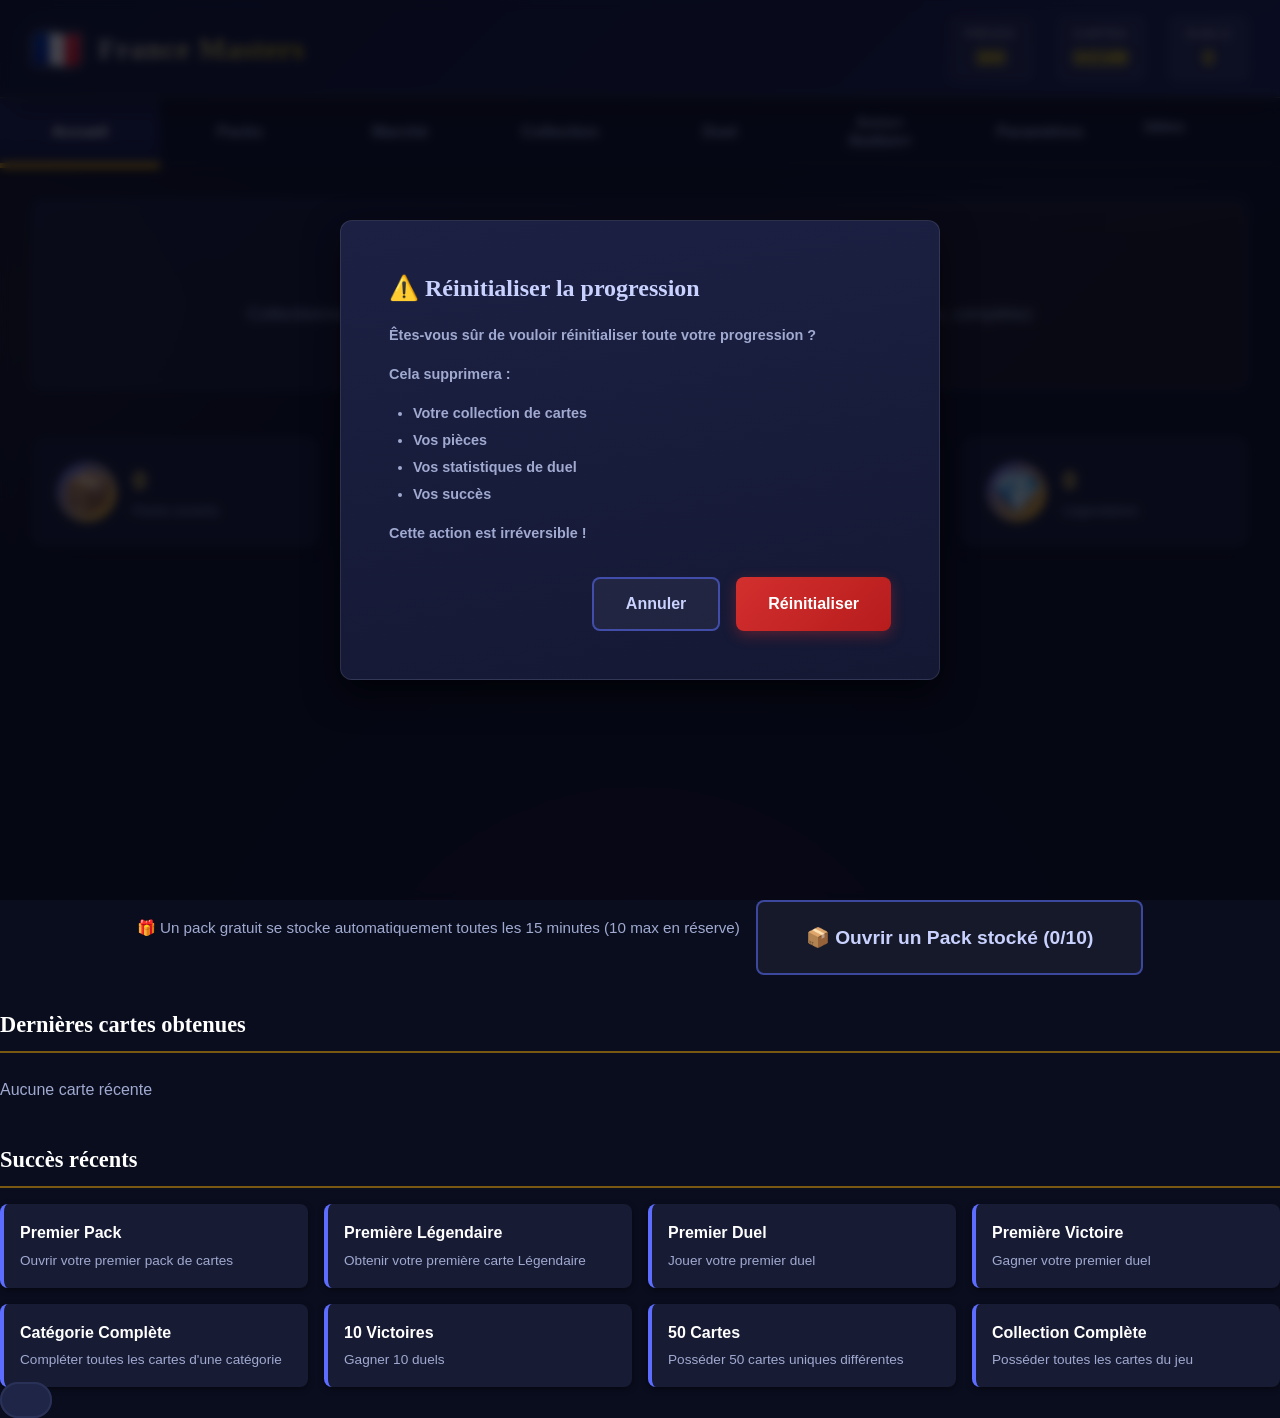
==== commit 4c15b306: "Navigation : amorcage du jeu au chargement (boot.js) pour que les onglets Packs, Marche, Collection," ====
--- a/index.html
+++ b/index.html
@@ -44,7 +44,8 @@
             <button class="nav-tab" data-tab="market">Marché</button>
             <button class="nav-tab" data-tab="collection">Collection</button>
             <button class="nav-tab" data-tab="duel">Duel</button>
-            <button class="nav-tab" data-tab="friends">Amis</button>
+            <button class="nav-tab" data-tab="friends">Amis<
+/button>
             <button class="nav-tab" data-
 tab="settings">Paramètres</button>
             <a href="idees.html" class="nav-tab" style="text-decoration: none;">Idées</a>
@@ -83,7 +84,8 @@
                         </div>
                     </div>
                     <div class="home-stat-card">
-                        <div class="home-stat-icon">💎</div>
+                        <div class=
+"home-stat-icon">💎</div>
                         <d
 iv class="home-stat-info">
                             <span class="home-stat-value" id="legendary-count">0</span>
@@ -123,7 +125,8 @@
                         <div class="pack-closed claim-pack-btn" onclick="claimPack()" id="packs-claim-btn">
                             <div class="pack-closed-inner">
                                 <span class="pack-closed-icon">🎁</span>
-                                <span class="pack-closed-text
+         
+                       <span class="pack-closed-text
 ">Stockage automatique</span>
                                 <span class="pack-closed-cost">Un pack gratuit · toutes les 15 min</span>
                             </div>
@@ -157,7 +160,8 @@
                             <span class="rarity-icon rare">R</span>
                             <span class="rarity-count" id="rare-count">0</span>
                         </div>
-                        <div class="rarity-stat">
+                        <d
+iv class="rarity-stat">
                             <
 span class="rarity-icon super-rare">SR</span>
                             <span class="rarity-count" id="sr-count">0</span>
@@ -198,7 +202,8 @@
 
                 <div class="market-section">
                     <h3>♻️ Vendre mes doublons</h3>
-                    <p class="market-hint">Mettez vos cartes en 
+          
+          <p class="market-hint">Mettez vos cartes en 
 double (ou plus) aux enchères : les acheteurs IA enchérissent pendant 3 minutes en partant du prix de départ. Maximum 3 ventes simultanées.</p>
                     <div class="market-grid" id="market-duplicates-grid"></div>
                 </div>
@@ -228,7 +233,8 @@
                                 <option value="R">Rare (R)</option>
                                 <option value="SR">Super Rare (SR)</option>
                                 <option value="UR">Ultra Rare (UR)</option>
-                                <option value="L">Légendaire (L)</option>
+                                <optio
+n value="L">Légendaire (L)</option>
                    
          </select>
                         </div>
@@ -272,7 +278,8 @@
                 <div class="duel-setup" id="duel-setup">
                     <h3>Sélectionnez 3 cartes</h3>
                     <div class="mode-selector">
-                        <button class="mode-btn active" data-mode="ai" onclick="setDuelMode('ai')">🤖 IA</button>
+                        <button class="mode-btn active" data-mode="ai" onclick="set
+DuelMode('ai')">🤖 IA</button>
                         <b
 utton class="mode-btn" data-mode="human" onclick="setDuelMode('human')">👤 Autre joueur</button>
                     </div>
@@ -299,7 +306,8 @@
                             <h3 id="duel-opponent-label">🤖 IA</h3>
                             <div class="duel-opponent-cards" id="duel-opponent-cards"></div>
                             <div class="duel-opponent-active" id="duel-opponent-active"></div>
-                        </div>
+     
+                   </div>
                         
       
                   <div class="duel-center">
@@ -337,7 +345,8 @@
                         Retour à la sélection
                     </button>
                 </div>
-            </section>
+        
+    </section>
 
             <!-- Friends Tab -->
          
@@ -378,7 +387,8 @@
                             <span class="detailed-stat-label">Pièces gagnées :</span>
                             <span class="detailed-stat-value" id="coins-earned">0</span>
                         </div>
-                        <div class="detailed-stat">
+              
+          <div class="detailed-stat">
                      
        <span class="detailed-stat-label">Duels joués :</span>
                             <span class="detailed-stat-value" id="duels-played">0</span>
@@ -416,7 +426,8 @@
         <div class="toast-container" id="toast-container"></div>
 
         <!-- Modal for reset confirmation -->
-        <div class="modal" id="reset-modal" style="display: none;">
+        <div class="modal" id="reset-modal" sty
+le="display: none;">
             <div class="modal-content">
                 <h3>⚠️ Réinitialiser la progression</h3>
                 <p>Êtes-vous sûr de vouloir réinitialiser toute votre progression ?</p>
@@ -459,7 +470,8 @@
                 <button class="auth-tab" onclick="showRegisterTab()">Inscription</button>
             </div>
             
-            <div id="login-tab" class="auth-tab-content active">
+           
+ <div id="login-tab" class="auth-tab-content active">
                 <h2>🔑 Connexion</h2>
                 <form id="login-form" onsubmit="login(event)">
                     <div class="auth-form-group">
@@ -492,7 +504,8 @@
                         <input type="password" id="register-confirm" required placeholder="Confirmez le mot de passe">
                     </div>
                     <button type="submit" class="btn btn-primary">S'inscrire</button>
-                </form>
+                </fo
+rm>
                 <p class="auth-error" id="register-error"></p>
             </div>
         </div>
@@ -540,7 +553,9 @@
     <script src="custom.js"></script>
     <script src="auth.js"></script>
     <script src="game.js"></script>
-    <script src="market.js"></script>
+    <script src="market.js"></
+script>
     <script src="friends.js"></script>
+    <script src="boot.js"></script>
 </body>
 </html>
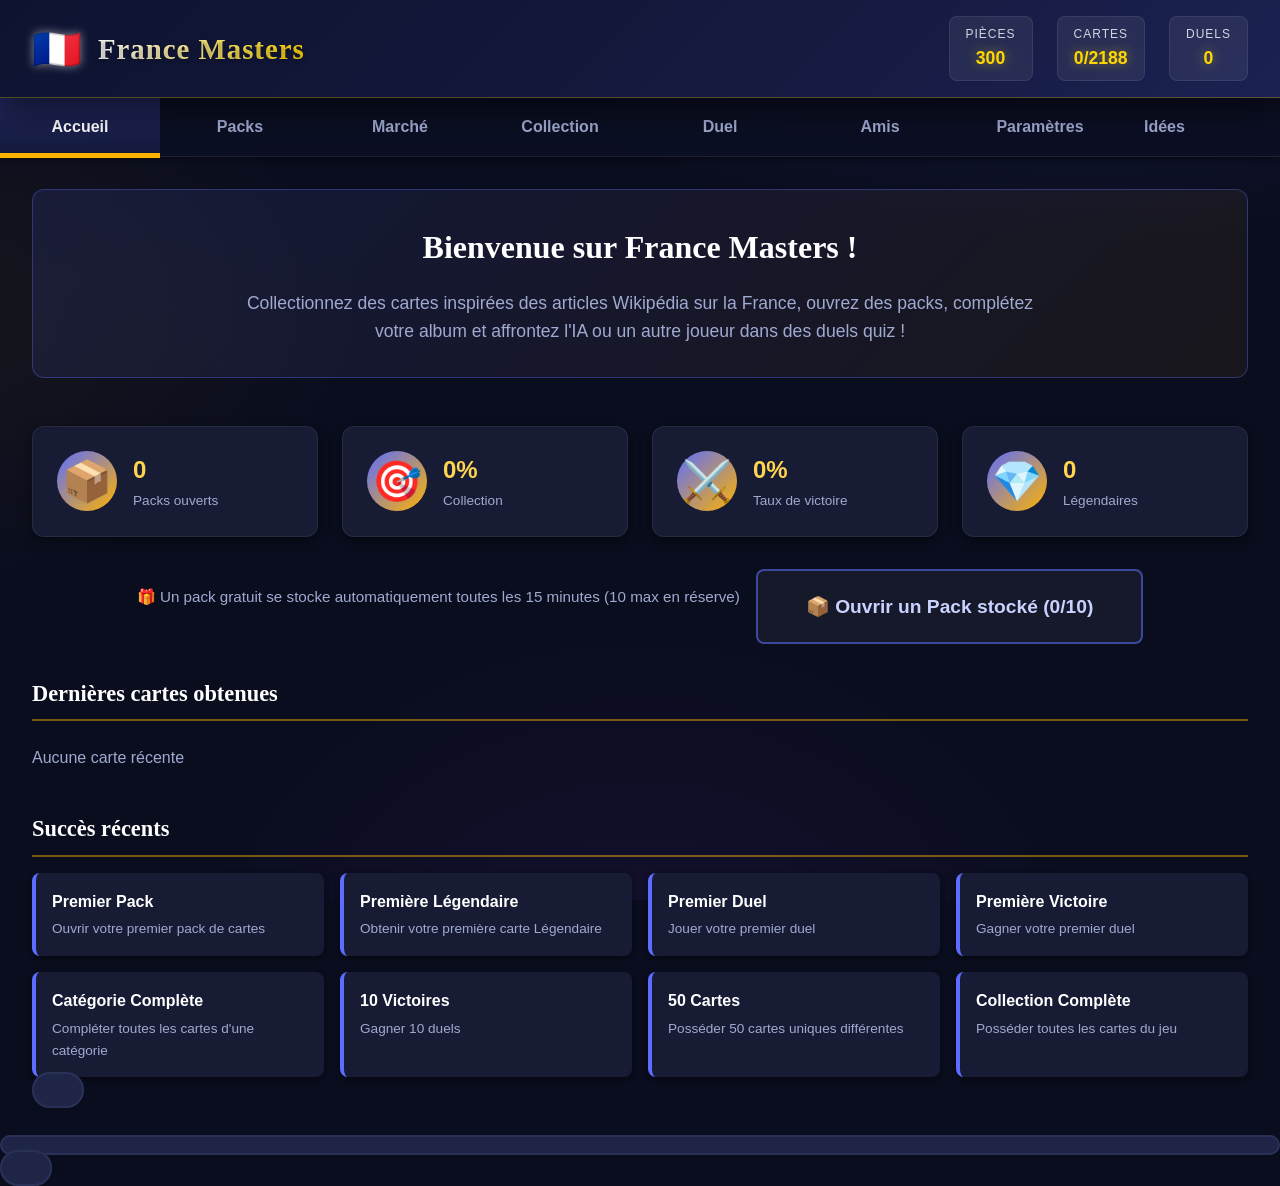
==== commit 2d56cf54: "Reparation et nettoyage : index.html, idees.html et auth.js reconstruits sans caracteres parasites ;" ====
--- a/index.html
+++ b/index.html
@@ -44,8 +44,7 @@
             <button class="nav-tab" data-tab="market">Marché</button>
             <button class="nav-tab" data-tab="collection">Collection</button>
             <button class="nav-tab" data-tab="duel">Duel</button>
-            <button class="nav-tab" data-tab="friends">Amis<
-/button>
+            <button class="nav-tab" data-tab="friends">Amis</button>
             <button class="nav-tab" data-
 tab="settings">Paramètres</button>
             <a href="idees.html" class="nav-tab" style="text-decoration: none;">Idées</a>
@@ -84,10 +83,8 @@
                         </div>
                     </div>
                     <div class="home-stat-card">
-                        <div class=
-"home-stat-icon">💎</div>
-                        <d
-iv class="home-stat-info">
+                        <div class="home-stat-icon">💎</div>
+                        <div class="home-stat-info">
                             <span class="home-stat-value" id="legendary-count">0</span>
                             <span class="home-stat-label">Légendaires</span>
                         </div>
@@ -125,9 +122,7 @@
                         <div class="pack-closed claim-pack-btn" onclick="claimPack()" id="packs-claim-btn">
                             <div class="pack-closed-inner">
                                 <span class="pack-closed-icon">🎁</span>
-         
-                       <span class="pack-closed-text
-">Stockage automatique</span>
+                                <span class="pack-closed-text">Stockage automatique</span>
                                 <span class="pack-closed-cost">Un pack gratuit · toutes les 15 min</span>
                             </div>
                         </div>
@@ -160,10 +155,8 @@
                             <span class="rarity-icon rare">R</span>
                             <span class="rarity-count" id="rare-count">0</span>
                         </div>
-                        <d
-iv class="rarity-stat">
-                            <
-span class="rarity-icon super-rare">SR</span>
+                        <div class="rarity-stat">
+                            <span class="rarity-icon super-rare">SR</span>
                             <span class="rarity-count" id="sr-count">0</span>
                         </div>
                         <div class="rarity-stat">
@@ -202,8 +195,7 @@
 
                 <div class="market-section">
                     <h3>♻️ Vendre mes doublons</h3>
-          
-          <p class="market-hint">Mettez vos cartes en 
+                    <p class="market-hint">Mettez vos cartes en 
 double (ou plus) aux enchères : les acheteurs IA enchérissent pendant 3 minutes en partant du prix de départ. Maximum 3 ventes simultanées.</p>
                     <div class="market-grid" id="market-duplicates-grid"></div>
                 </div>
@@ -233,8 +225,7 @@
                                 <option value="R">Rare (R)</option>
                                 <option value="SR">Super Rare (SR)</option>
                                 <option value="UR">Ultra Rare (UR)</option>
-                                <optio
-n value="L">Légendaire (L)</option>
+                                <option value="L">Légendaire (L)</option>
                    
          </select>
                         </div>
@@ -278,8 +269,7 @@
                 <div class="duel-setup" id="duel-setup">
                     <h3>Sélectionnez 3 cartes</h3>
                     <div class="mode-selector">
-                        <button class="mode-btn active" data-mode="ai" onclick="set
-DuelMode('ai')">🤖 IA</button>
+                        <button class="mode-btn active" data-mode="ai" onclick="setDuelMode('ai')">🤖 IA</button>
                         <b
 utton class="mode-btn" data-mode="human" onclick="setDuelMode('human')">👤 Autre joueur</button>
                     </div>
@@ -306,8 +296,7 @@
                             <h3 id="duel-opponent-label">🤖 IA</h3>
                             <div class="duel-opponent-cards" id="duel-opponent-cards"></div>
                             <div class="duel-opponent-active" id="duel-opponent-active"></div>
-     
-                   </div>
+                        </div>
                         
       
                   <div class="duel-center">
@@ -345,8 +334,7 @@
                         Retour à la sélection
                     </button>
                 </div>
-        
-    </section>
+            </section>
 
             <!-- Friends Tab -->
          
@@ -387,8 +375,7 @@
                             <span class="detailed-stat-label">Pièces gagnées :</span>
                             <span class="detailed-stat-value" id="coins-earned">0</span>
                         </div>
-              
-          <div class="detailed-stat">
+                        <div class="detailed-stat">
                      
        <span class="detailed-stat-label">Duels joués :</span>
                             <span class="detailed-stat-value" id="duels-played">0</span>
@@ -426,8 +413,7 @@
         <div class="toast-container" id="toast-container"></div>
 
         <!-- Modal for reset confirmation -->
-        <div class="modal" id="reset-modal" sty
-le="display: none;">
+        <div class="modal" id="reset-modal" style="display: none;">
             <div class="modal-content">
                 <h3>⚠️ Réinitialiser la progression</h3>
                 <p>Êtes-vous sûr de vouloir réinitialiser toute votre progression ?</p>
@@ -470,8 +456,7 @@
                 <button class="auth-tab" onclick="showRegisterTab()">Inscription</button>
             </div>
             
-           
- <div id="login-tab" class="auth-tab-content active">
+            <div id="login-tab" class="auth-tab-content active">
                 <h2>🔑 Connexion</h2>
                 <form id="login-form" onsubmit="login(event)">
                     <div class="auth-form-group">
@@ -504,8 +489,7 @@
                         <input type="password" id="register-confirm" required placeholder="Confirmez le mot de passe">
                     </div>
                     <button type="submit" class="btn btn-primary">S'inscrire</button>
-                </fo
-rm>
+                </form>
                 <p class="auth-error" id="register-error"></p>
             </div>
         </div>
@@ -553,9 +537,8 @@
     <script src="custom.js"></script>
     <script src="auth.js"></script>
     <script src="game.js"></script>
-    <script src="market.js"></
-script>
+    <script src="market.js"></script>
     <script src="friends.js"></script>
     <script src="boot.js"></script>
 </body>
-</html>+</html>
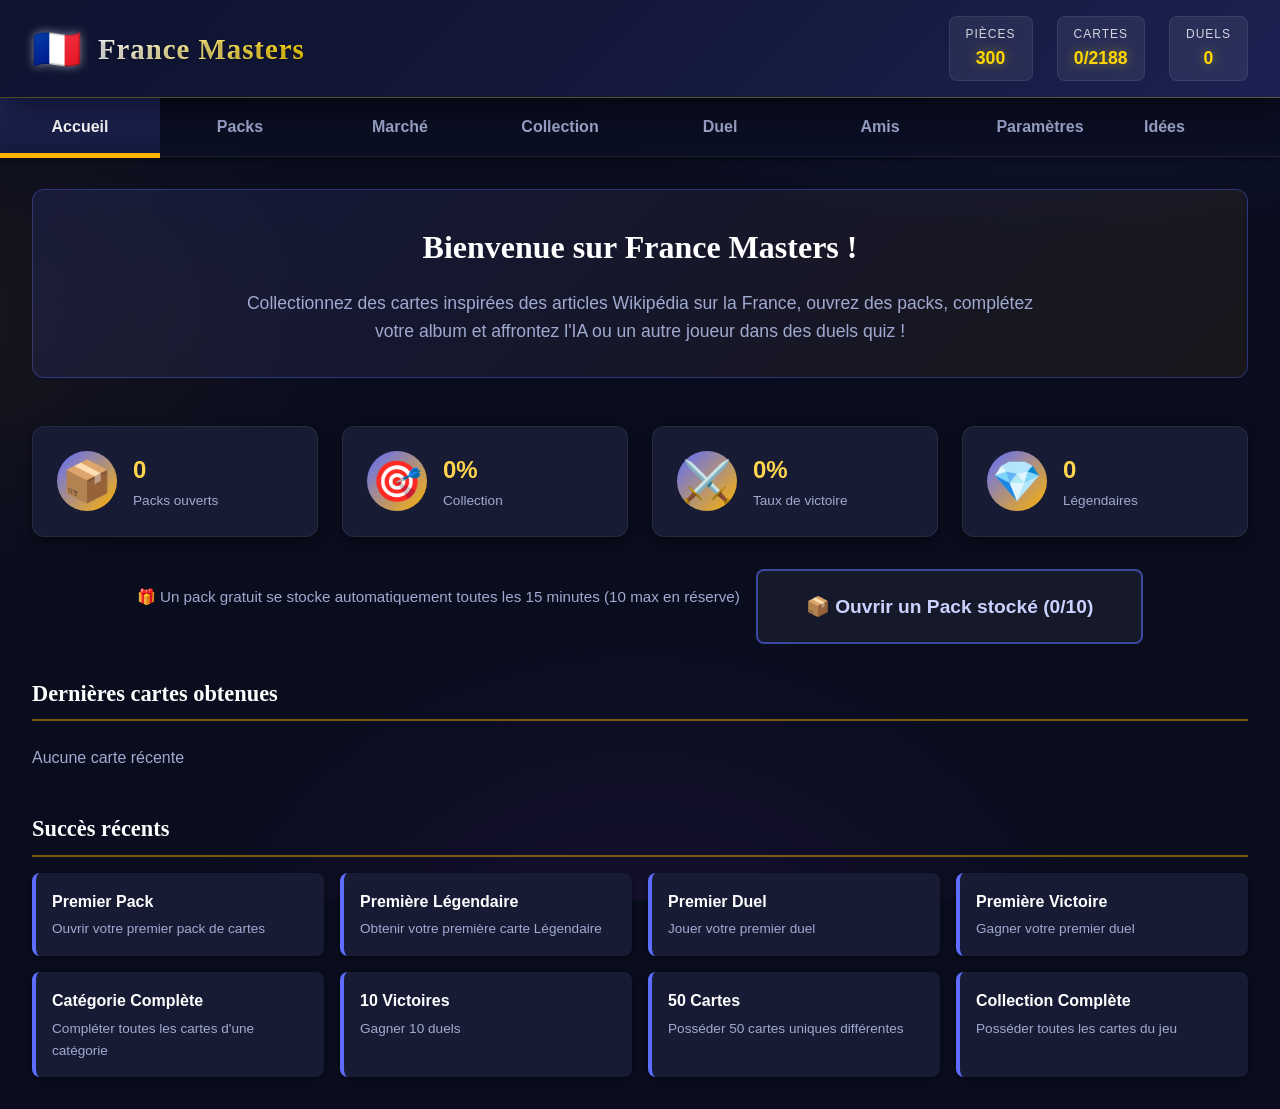
==== commit 3d52d579: "Correctif final : bouton du mode de duel repare dans index.html et commentaire restaure dans auth.js" ====
--- a/index.html
+++ b/index.html
@@ -270,8 +270,7 @@
                     <h3>Sélectionnez 3 cartes</h3>
                     <div class="mode-selector">
                         <button class="mode-btn active" data-mode="ai" onclick="setDuelMode('ai')">🤖 IA</button>
-                        <b
-utton class="mode-btn" data-mode="human" onclick="setDuelMode('human')">👤 Autre joueur</button>
+                        <button class="mode-btn" data-mode="human" onclick="setDuelMode('human')">👤 Autre joueur</button>
                     </div>
                     <div class="duel-p2" id="duel-p2" style="display: none;">
                         <input type="text" id="duel-p2-name" placeholder="Pseudo du joueur 2" maxlength="20">
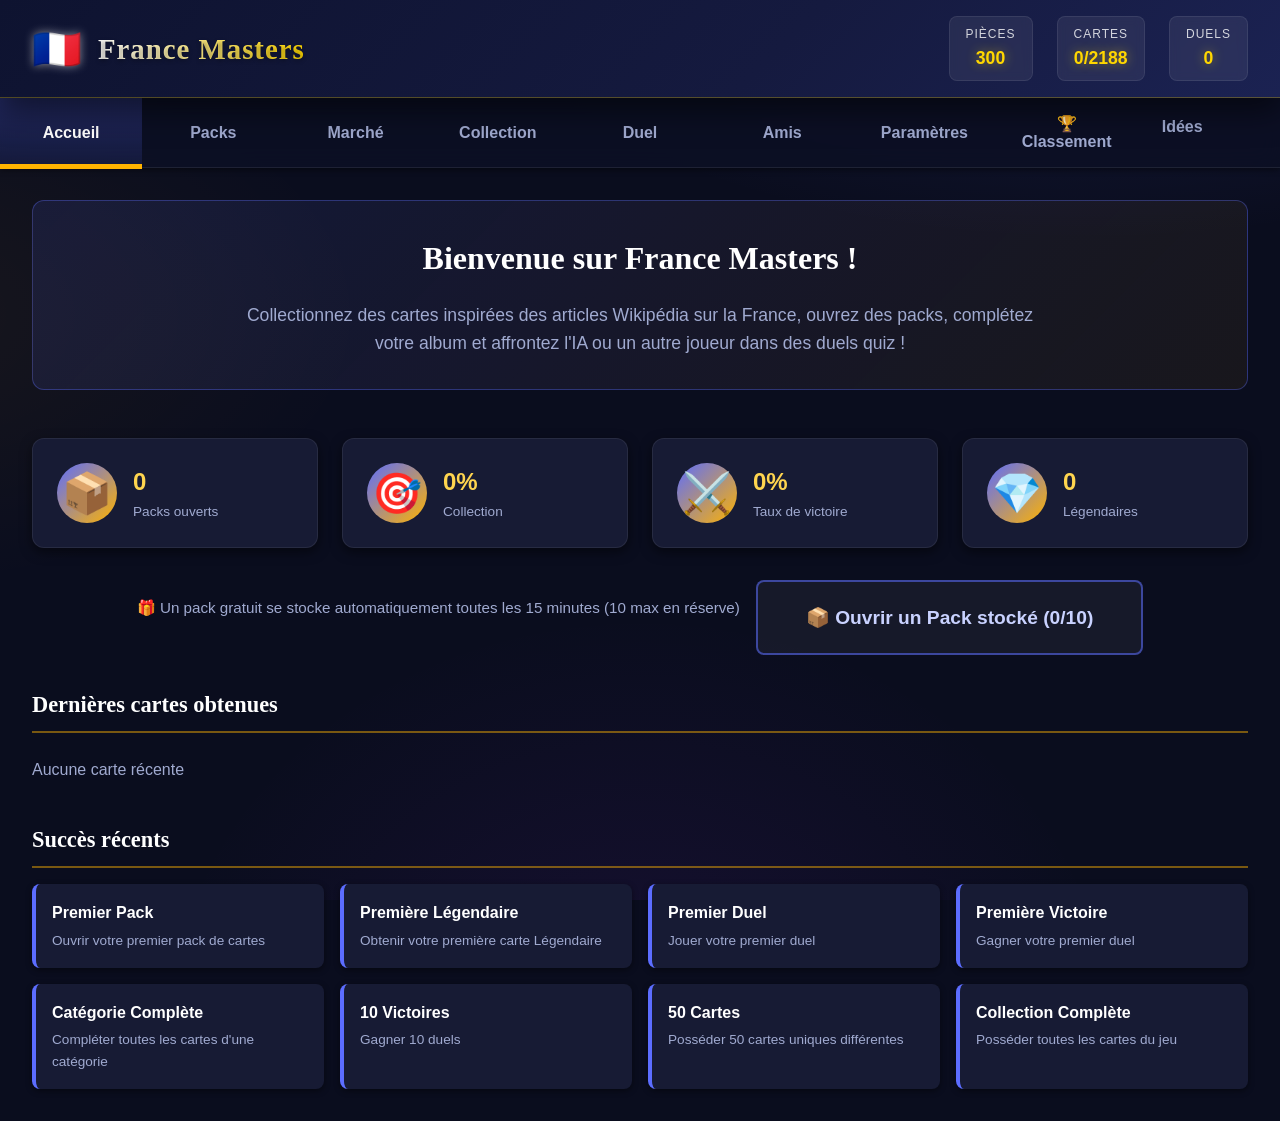
==== commit a1aac3db: "Scripts des nouveaux modules declares dans index.html (pack-fx, leaderboard, wishlist, settings) et " ====
--- a/index.html
+++ b/index.html
@@ -45,8 +45,7 @@
             <button class="nav-tab" data-tab="collection">Collection</button>
             <button class="nav-tab" data-tab="duel">Duel</button>
             <button class="nav-tab" data-tab="friends">Amis</button>
-            <button class="nav-tab" data-
-tab="settings">Paramètres</button>
+            <button class="nav-tab" data-tab="settings">Paramètres</button>
             <a href="idees.html" class="nav-tab" style="text-decoration: none;">Idées</a>
         </nav>
 
@@ -122,7 +121,8 @@
                         <div class="pack-closed claim-pack-btn" onclick="claimPack()" id="packs-claim-btn">
                             <div class="pack-closed-inner">
                                 <span class="pack-closed-icon">🎁</span>
-                                <span class="pack-closed-text">Stockage automatique</span>
+          
+                      <span class="pack-closed-text">Stockage automatique</span>
                                 <span class="pack-closed-cost">Un pack gratuit · toutes les 15 min</span>
                             </div>
                         </div>
@@ -195,7 +195,8 @@
 
                 <div class="market-section">
                     <h3>♻️ Vendre mes doublons</h3>
-                    <p class="market-hint">Mettez vos cartes en 
+             
+       <p class="market-hint">Mettez vos cartes en 
 double (ou plus) aux enchères : les acheteurs IA enchérissent pendant 3 minutes en partant du prix de départ. Maximum 3 ventes simultanées.</p>
                     <div class="market-grid" id="market-duplicates-grid"></div>
                 </div>
@@ -295,7 +296,8 @@
                             <h3 id="duel-opponent-label">🤖 IA</h3>
                             <div class="duel-opponent-cards" id="duel-opponent-cards"></div>
                             <div class="duel-opponent-active" id="duel-opponent-active"></div>
-                        </div>
+         
+               </div>
                         
       
                   <div class="duel-center">
@@ -333,7 +335,8 @@
                         Retour à la sélection
                     </button>
                 </div>
-            </section>
+            
+</section>
 
             <!-- Friends Tab -->
          
@@ -374,7 +377,8 @@
                             <span class="detailed-stat-label">Pièces gagnées :</span>
                             <span class="detailed-stat-value" id="coins-earned">0</span>
                         </div>
-                        <div class="detailed-stat">
+                  
+      <div class="detailed-stat">
                      
        <span class="detailed-stat-label">Duels joués :</span>
                             <span class="detailed-stat-value" id="duels-played">0</span>
@@ -448,8 +452,7 @@
     <!-- Login/Register Modal -->
     <div class="modal" id="auth-modal" style="display: none;">
         <div class="modal-content auth-modal-content">
-            <div
- class="modal-close" onclick="closeAuthModal()">&times;</div>
+            <div class="modal-close" onclick="closeAuthModal()">&times;</div>
             <div class="auth-tabs">
                 <button class="auth-tab active" onclick="showLoginTab()">Connexion</button>
                 <button class="auth-tab" onclick="showRegisterTab()">Inscription</button>
@@ -489,6 +492,7 @@
                     </div>
                     <button type="submit" class="btn btn-primary">S'inscrire</button>
                 </form>
+
                 <p class="auth-error" id="register-error"></p>
             </div>
         </div>
@@ -538,6 +542,10 @@
     <script src="game.js"></script>
     <script src="market.js"></script>
     <script src="friends.js"></script>
+    <script src="pack-fx.js"></script>
+    <script src="leaderboard.js"></script>
+    <script src="wishlist.js"></script>
+    <script src="settings.js"></script>
     <script src="boot.js"></script>
 </body>
 </html>
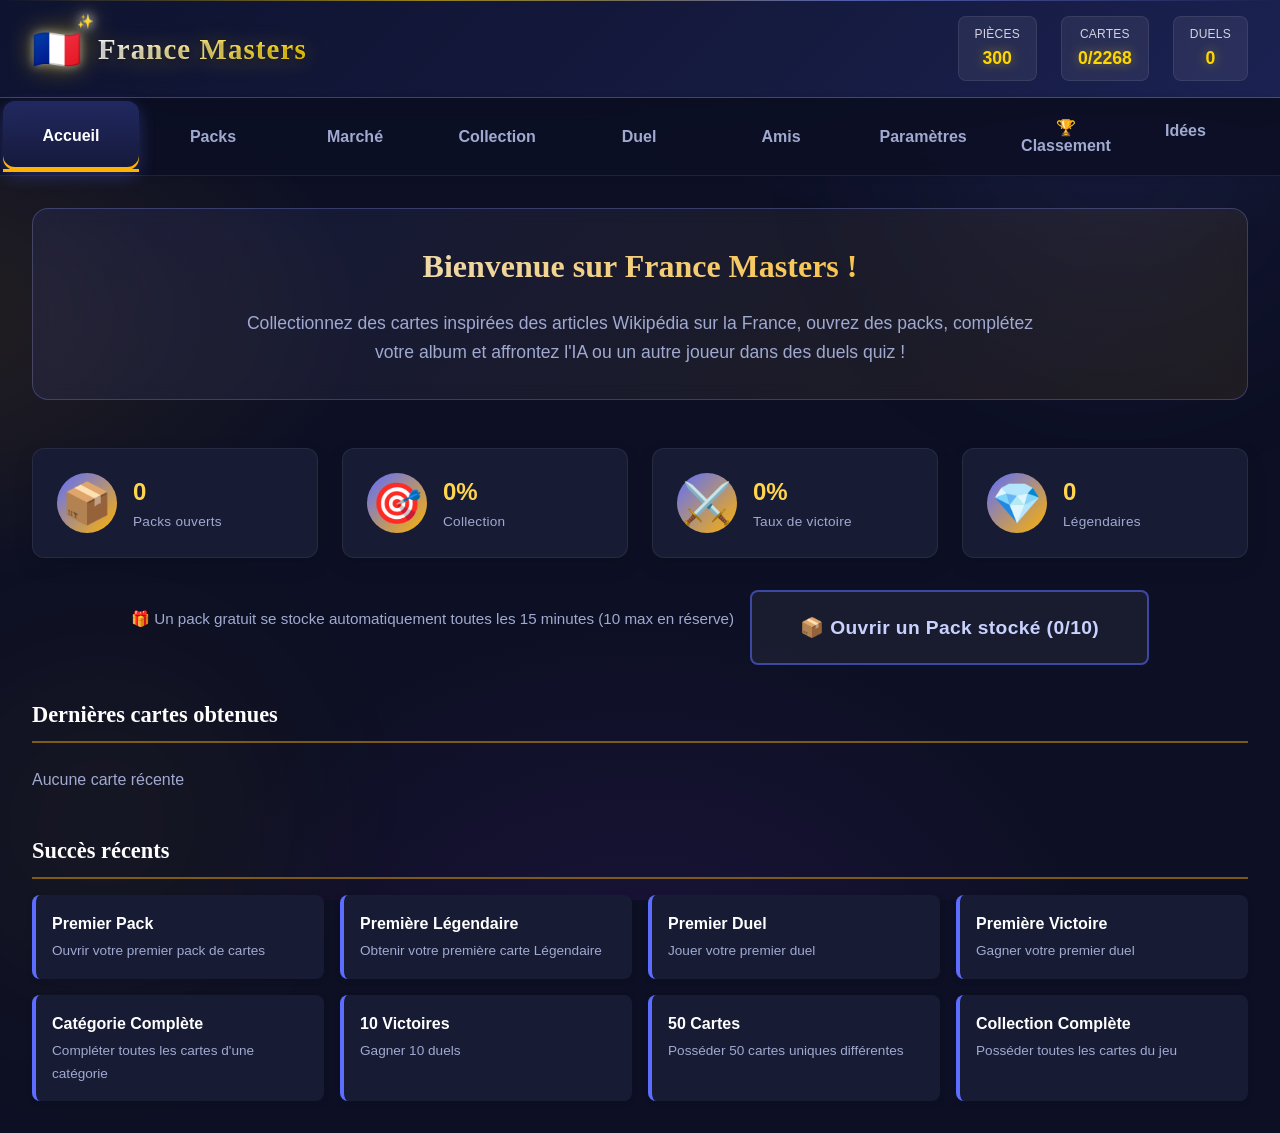
==== commit b1a722e9: "Extension 4 : 80 cartes sur l'education (maternelle, primaire, college, lycee, prepa, Education nati" ====
--- a/index.html
+++ b/index.html
@@ -22,7 +22,7 @@
                 </div>
                 <div class="stat-item">
                     <span class="stat-label">Cartes</span>
-                    <span class="stat-value" id="total-cards">0/2188</span>
+                    <span class="stat-value" id="total-cards">0/2268</span>
                 </div>
                 <div class="stat-item">
                     <span class="stat-label">Duels</span>
@@ -216,6 +216,7 @@
                                 <option value="Géographie & Régions">Géographie & Régions</option>
                                 <option value="Sciences & Arts">Sciences & Arts</option>
                                 <option value="Sport & Culture">Sport & Culture</option>
+                                <option value="Éducation & École">Éducation & École</option>
                             </select>
                         </div>
                         <div class="filter-group">
@@ -536,6 +537,7 @@
 
     <script src="data.js"></script>
     <script src="data-ext3.js"></script>
+    <script src="data-ext4.js"></script>
     <script src="data-desc.js"></script>
     <script src="custom.js"></script>
     <script src="auth.js"></script>
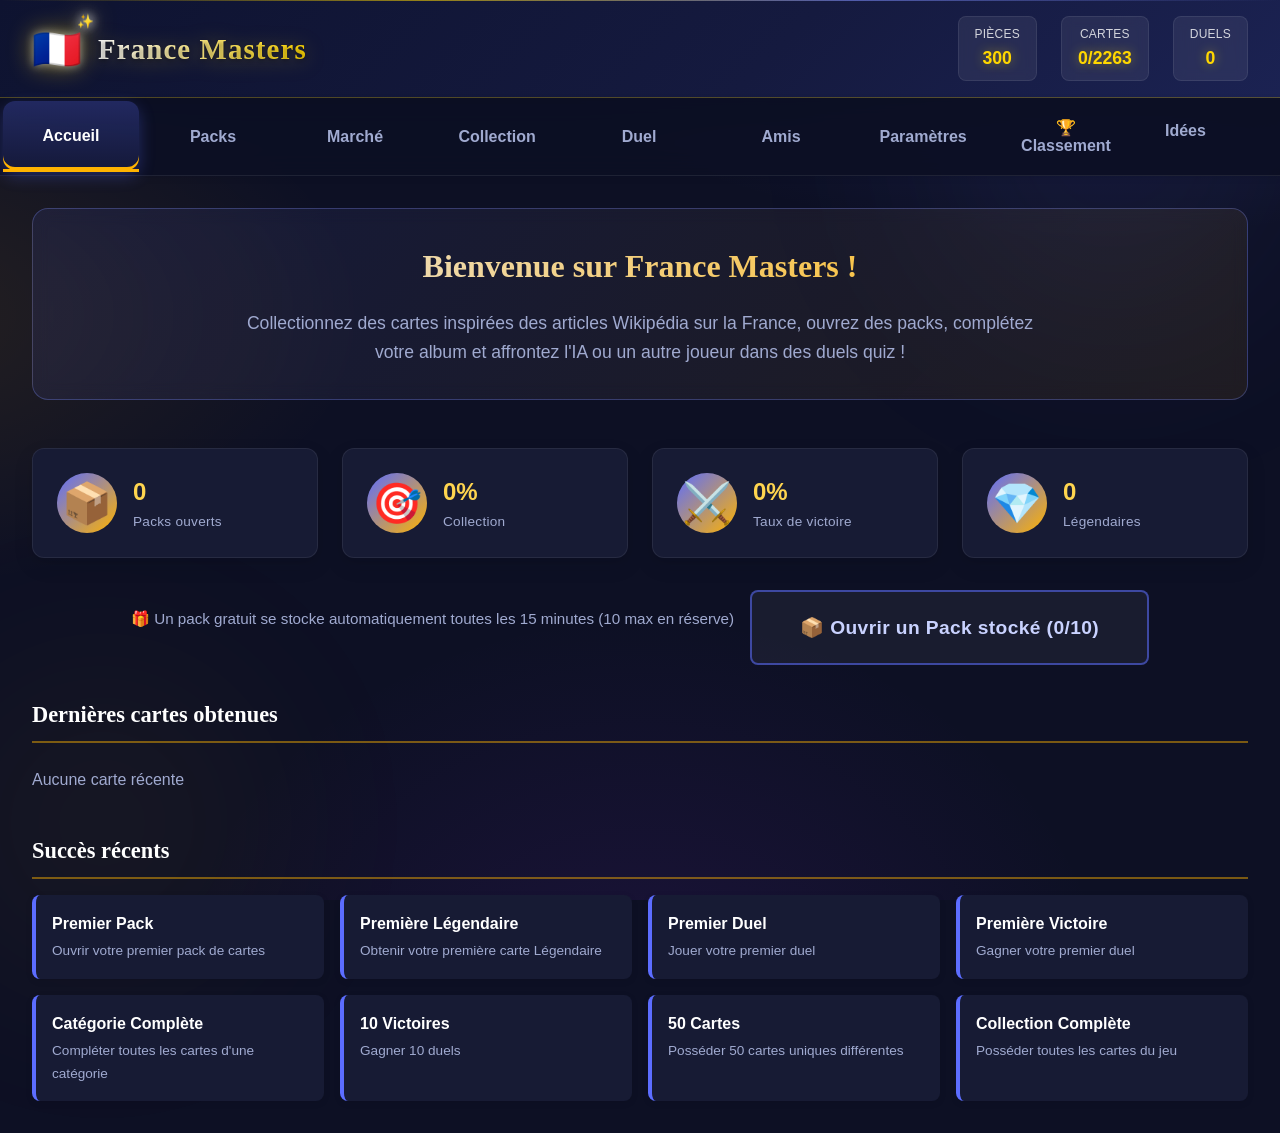
==== commit b6eac2d7: "Retrait des cartes en doublon (Jules Ferry, La Sorbonne, ENS, HEC, Centrale) : 75 cartes education" ====
--- a/index.html
+++ b/index.html
@@ -22,7 +22,7 @@
                 </div>
                 <div class="stat-item">
                     <span class="stat-label">Cartes</span>
-                    <span class="stat-value" id="total-cards">0/2268</span>
+                    <span class="stat-value" id="total-cards">0/2263</span>
                 </div>
                 <div class="stat-item">
                     <span class="stat-label">Duels</span>
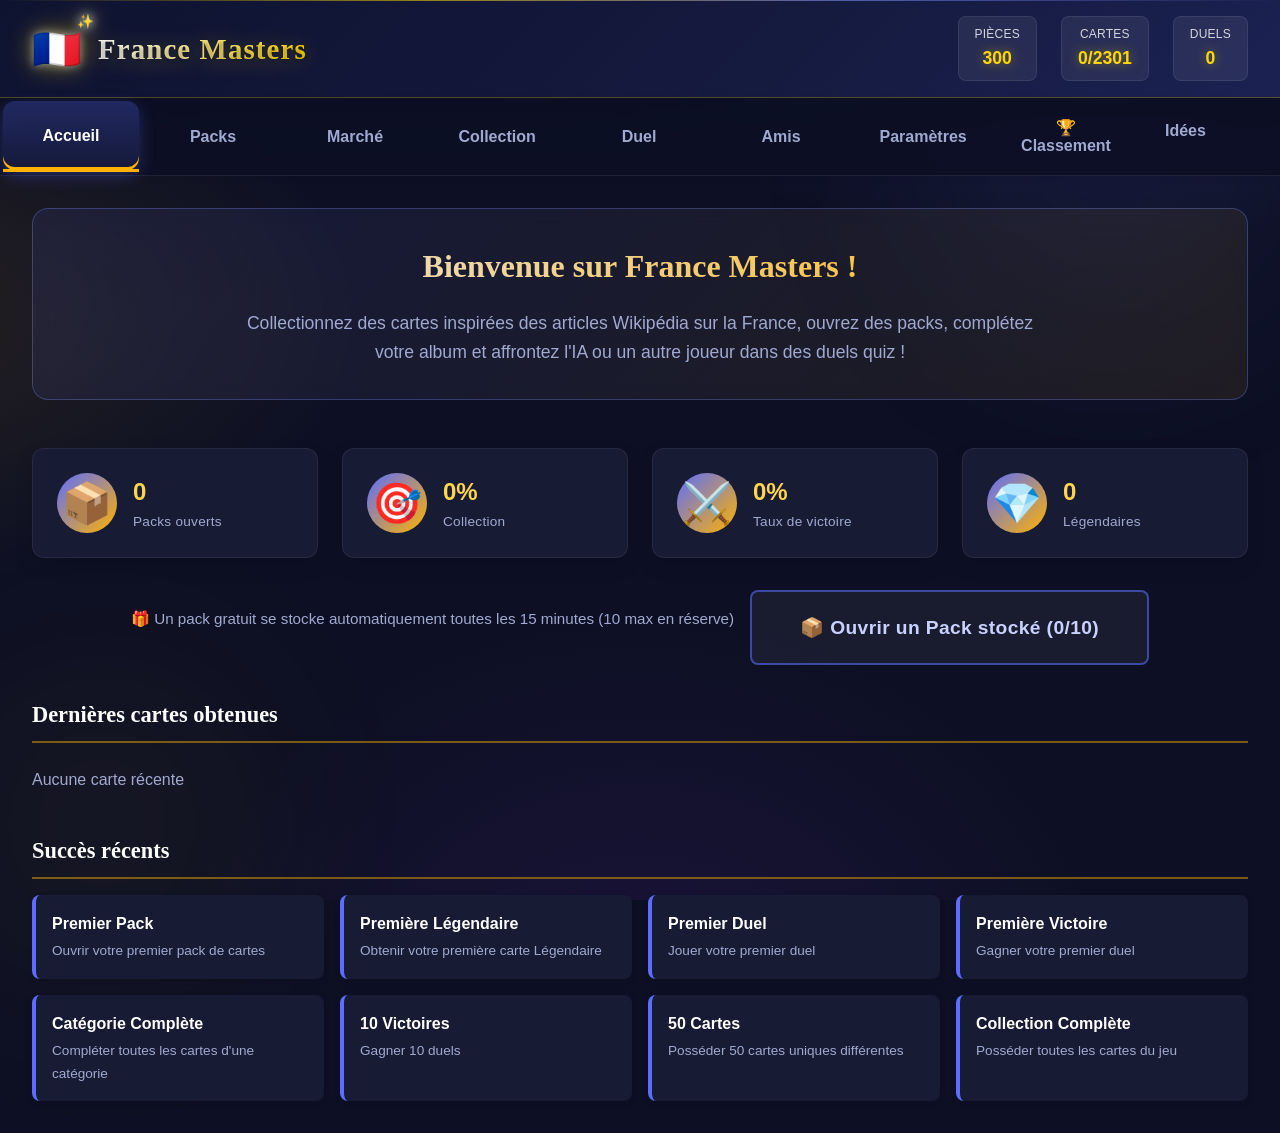
==== commit 6d96a382: "Extension 5 : 38 grandes communes de France manquantes (top 100 INSEE)" ====
--- a/index.html
+++ b/index.html
@@ -22,7 +22,7 @@
                 </div>
                 <div class="stat-item">
                     <span class="stat-label">Cartes</span>
-                    <span class="stat-value" id="total-cards">0/2263</span>
+                    <span class="stat-value" id="total-cards">0/2301</span>
                 </div>
                 <div class="stat-item">
                     <span class="stat-label">Duels</span>
@@ -538,6 +538,7 @@
     <script src="data.js"></script>
     <script src="data-ext3.js"></script>
     <script src="data-ext4.js"></script>
+    <script src="data-ext5.js"></script>
     <script src="data-desc.js"></script>
     <script src="custom.js"></script>
     <script src="auth.js"></script>
